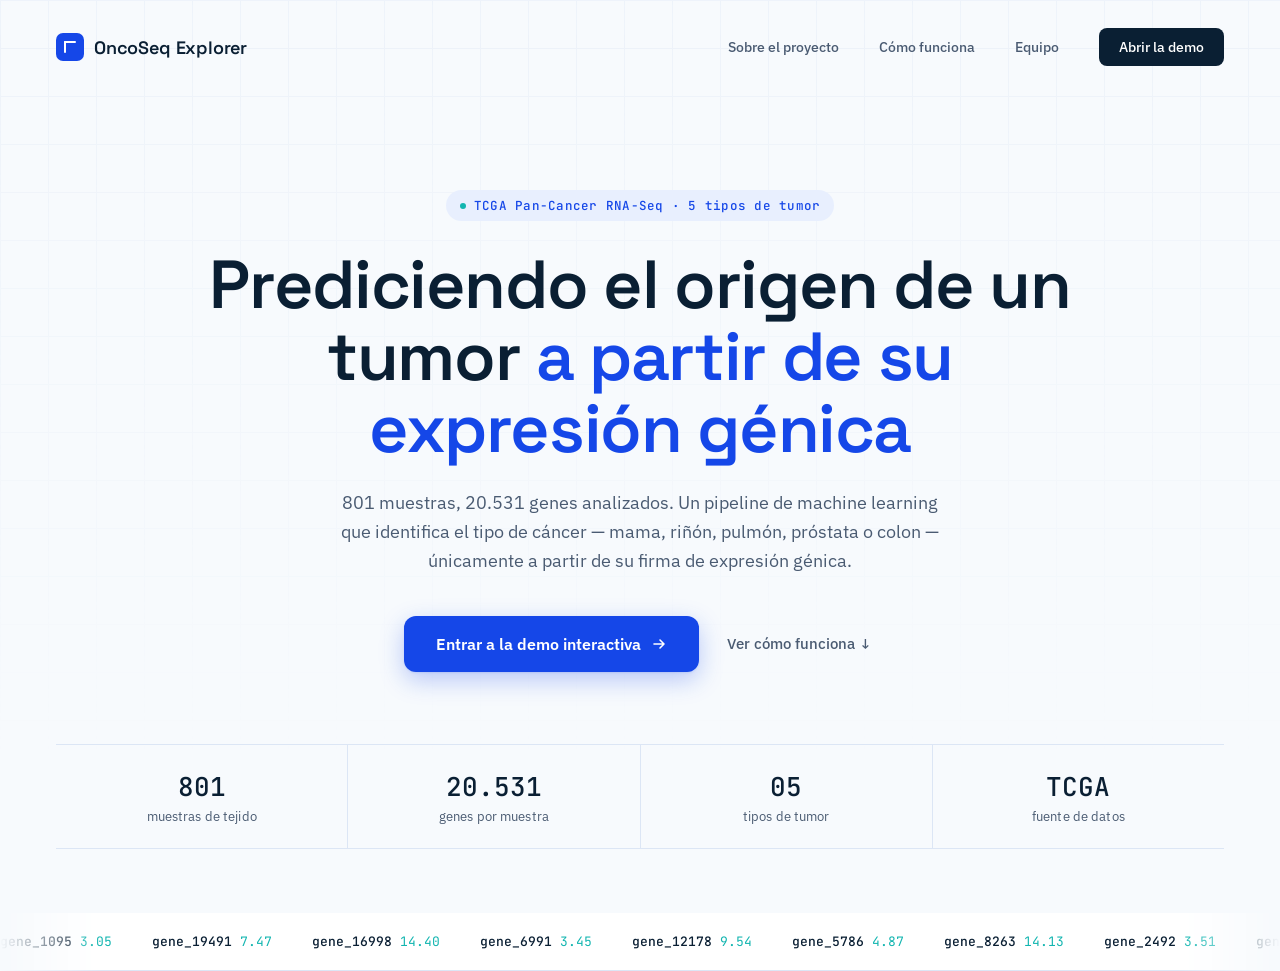
==== web/index.html @ 1cc6adf6 "feat(web): added web code to develop streamlit" ====
<!DOCTYPE html>
<html lang="es">
<head>
<meta charset="UTF-8">
<meta name="viewport" content="width=device-width, initial-scale=1.0">
<title>OncoSeq Explorer — Clasificación de tumores por expresión génica</title>
<link rel="preconnect" href="https://fonts.googleapis.com">
<link rel="preconnect" href="https://fonts.gstatic.com" crossorigin>
<link href="https://fonts.googleapis.com/css2?family=Space+Grotesk:wght@400;500;600;700&family=IBM+Plex+Sans:wght@400;500;600&family=JetBrains+Mono:wght@400;500&display=swap" rel="stylesheet">
<style>
  :root {
    --bg: #F7FAFD;
    --surface: #FFFFFF;
    --ink: #0A1F33;
    --ink-soft: #4A5B72;
    --accent: #1547E8;
    --accent-hover: #0F37C4;
    --accent-soft: #E8EFFE;
    --line: #DCE6F5;
    --data: #12B5B0;

    --font-display: 'Space Grotesk', sans-serif;
    --font-body: 'IBM Plex Sans', sans-serif;
    --font-mono: 'JetBrains Mono', monospace;
  }

  * { margin: 0; padding: 0; box-sizing: border-box; }

  html { scroll-behavior: smooth; }

  body {
    background: var(--bg);
    color: var(--ink);
    font-family: var(--font-body);
    -webkit-font-smoothing: antialiased;
    overflow-x: hidden;
  }

  a { color: inherit; text-decoration: none; }

  /* Faint lab-grid texture across the whole page */
  .grid-texture {
    position: fixed;
    inset: 0;
    background-image:
      linear-gradient(var(--line) 1px, transparent 1px),
      linear-gradient(90deg, var(--line) 1px, transparent 1px);
    background-size: 48px 48px;
    opacity: 0.35;
    pointer-events: none;
    z-index: 0;
    mask-image: linear-gradient(to bottom, black, transparent 85%);
  }

  /* ---------- NAV ---------- */
  nav {
    position: relative;
    z-index: 10;
    display: flex;
    align-items: center;
    justify-content: space-between;
    padding: 28px 56px;
    max-width: 1280px;
    margin: 0 auto;
  }

  .logo {
    display: flex;
    align-items: center;
    gap: 10px;
    font-family: var(--font-display);
    font-weight: 600;
    font-size: 18px;
    letter-spacing: -0.01em;
  }

  .logo-mark {
    width: 28px;
    height: 28px;
    border-radius: 7px;
    background: var(--accent);
    position: relative;
    flex-shrink: 0;
  }

  .logo-mark::before,
  .logo-mark::after {
    content: '';
    position: absolute;
    background: var(--surface);
    border-radius: 1px;
  }

  .logo-mark::before {
    width: 12px;
    height: 2px;
    top: 8px;
    left: 8px;
  }

  .logo-mark::after {
    width: 2px;
    height: 12px;
    top: 8px;
    left: 8px;
  }

  .nav-links {
    display: flex;
    align-items: center;
    gap: 40px;
  }

  .nav-links a {
    font-size: 14px;
    font-weight: 500;
    color: var(--ink-soft);
    transition: color 0.2s ease;
  }

  .nav-links a:hover { color: var(--ink); }

  .nav-cta {
    padding: 10px 20px;
    background: var(--ink);
    color: var(--surface) !important;
    border-radius: 8px;
    font-size: 14px;
    font-weight: 500;
  }

  .nav-cta:hover { background: var(--accent); }

  @media (max-width: 720px) {
    .nav-links a:not(.nav-cta) { display: none; }
    nav { padding: 24px 24px; }
  }

  /* ---------- HERO ---------- */
  .hero {
    position: relative;
    z-index: 1;
    max-width: 1280px;
    margin: 0 auto;
    padding: 96px 56px 64px;
    display: flex;
    flex-direction: column;
    align-items: center;
    text-align: center;
  }

  @media (max-width: 720px) {
    .hero { padding: 56px 24px 48px; }
  }

  .eyebrow {
    display: inline-flex;
    align-items: center;
    gap: 8px;
    padding: 7px 14px;
    background: var(--accent-soft);
    color: var(--accent);
    border-radius: 100px;
    font-family: var(--font-mono);
    font-size: 12.5px;
    font-weight: 500;
    letter-spacing: 0.02em;
    margin-bottom: 28px;
  }

  .eyebrow-dot {
    width: 6px;
    height: 6px;
    border-radius: 50%;
    background: var(--data);
    animation: pulse 2s ease-in-out infinite;
  }

  @keyframes pulse {
    0%, 100% { opacity: 1; }
    50% { opacity: 0.35; }
  }

  h1 {
    font-family: var(--font-display);
    font-weight: 600;
    font-size: clamp(36px, 5.4vw, 68px);
    line-height: 1.06;
    letter-spacing: -0.02em;
    max-width: 900px;
    color: var(--ink);
  }

  h1 em {
    font-style: normal;
    color: var(--accent);
  }

  .hero-sub {
    margin-top: 24px;
    max-width: 600px;
    font-size: 18px;
    line-height: 1.6;
    color: var(--ink-soft);
  }

  .hero-actions {
    margin-top: 40px;
    display: flex;
    align-items: center;
    gap: 24px;
    flex-wrap: wrap;
    justify-content: center;
  }

  .btn-primary {
    display: inline-flex;
    align-items: center;
    gap: 10px;
    padding: 18px 32px;
    background: var(--accent);
    color: var(--surface);
    font-family: var(--font-body);
    font-weight: 600;
    font-size: 16px;
    border-radius: 12px;
    box-shadow: 0 1px 2px rgba(21,71,232,0.1), 0 8px 24px rgba(21,71,232,0.28);
    transition: transform 0.2s ease, box-shadow 0.2s ease, background 0.2s ease;
  }

  .btn-primary:hover {
    background: var(--accent-hover);
    transform: translateY(-2px);
    box-shadow: 0 1px 2px rgba(21,71,232,0.12), 0 14px 32px rgba(21,71,232,0.34);
  }

  .btn-primary svg { transition: transform 0.2s ease; }
  .btn-primary:hover svg { transform: translateX(3px); }

  .btn-secondary {
    display: inline-flex;
    align-items: center;
    gap: 8px;
    font-size: 15px;
    font-weight: 500;
    color: var(--ink-soft);
    padding: 18px 4px;
    border-bottom: 1px solid transparent;
    transition: color 0.2s ease, border-color 0.2s ease;
  }

  .btn-secondary:hover {
    color: var(--ink);
    border-color: var(--line);
  }

  /* ---------- STAT STRIP ---------- */
  .stat-strip {
    margin-top: 72px;
    display: flex;
    gap: 0;
    border-top: 1px solid var(--line);
    border-bottom: 1px solid var(--line);
    width: 100%;
  }

  .stat {
    flex: 1;
    padding: 24px 16px;
    text-align: center;
    border-right: 1px solid var(--line);
  }

  .stat:last-child { border-right: none; }

  .stat-num {
    font-family: var(--font-mono);
    font-size: 26px;
    font-weight: 500;
    color: var(--ink);
  }

  .stat-label {
    margin-top: 4px;
    font-size: 12.5px;
    color: var(--ink-soft);
    letter-spacing: 0.01em;
  }

  @media (max-width: 720px) {
    .stat-strip { flex-wrap: wrap; }
    .stat { flex: 1 1 50%; border-bottom: 1px solid var(--line); }
  }

  /* ---------- GENE TICKER (signature element) ---------- */
  .ticker-wrap {
    position: relative;
    z-index: 1;
    width: 100%;
    overflow: hidden;
    padding: 20px 0;
    background: var(--surface);
    border-bottom: 1px solid var(--line);
    -webkit-mask-image: linear-gradient(to right, transparent, black 8%, black 92%, transparent);
    mask-image: linear-gradient(to right, transparent, black 8%, black 92%, transparent);
  }

  .ticker-track {
    display: flex;
    width: max-content;
    animation: scroll-left 48s linear infinite;
    gap: 40px;
  }

  .ticker-item {
    display: flex;
    align-items: baseline;
    gap: 8px;
    font-family: var(--font-mono);
    font-size: 13px;
    color: var(--ink-soft);
    white-space: nowrap;
  }

  .ticker-item .gid { color: var(--ink); font-weight: 500; }
  .ticker-item .gval { color: var(--data); }

  @keyframes scroll-left {
    from { transform: translateX(0); }
    to { transform: translateX(-50%); }
  }

  @media (prefers-reduced-motion: reduce) {
    .ticker-track { animation: none; }
    .eyebrow-dot { animation: none; }
  }
</style>
</head>
<body>

<div class="grid-texture"></div>

<nav>
  <div class="logo">
    <div class="logo-mark"></div>
    OncoSeq Explorer
  </div>
  <div class="nav-links">
    <a href="#proyecto">Sobre el proyecto</a>
    <a href="#metodo">Cómo funciona</a>
    <a href="#equipo">Equipo</a>
    <a href="#demo" class="nav-cta">Abrir la demo</a>
  </div>
</nav>

<section class="hero">
  <div class="eyebrow">
    <span class="eyebrow-dot"></span>
    TCGA Pan-Cancer RNA-Seq · 5 tipos de tumor
  </div>

  <h1>Prediciendo el origen de un tumor <em>a partir de su expresión génica</em></h1>

  <p class="hero-sub">
    801 muestras, 20.531 genes analizados. Un pipeline de machine learning que identifica el tipo de cáncer — mama, riñón, pulmón, próstata o colon — únicamente a partir de su firma de expresión génica.
  </p>

  <div class="hero-actions">
    <a href="#demo" class="btn-primary">
      Entrar a la demo interactiva
      <svg width="16" height="16" viewBox="0 0 16 16" fill="none"><path d="M3 8H13M13 8L9 4M13 8L9 12" stroke="currentColor" stroke-width="1.6" stroke-linecap="round" stroke-linejoin="round"/></svg>
    </a>
    <a href="#metodo" class="btn-secondary">Ver cómo funciona ↓</a>
  </div>

  <div class="stat-strip">
    <div class="stat">
      <div class="stat-num">801</div>
      <div class="stat-label">muestras de tejido</div>
    </div>
    <div class="stat">
      <div class="stat-num">20.531</div>
      <div class="stat-label">genes por muestra</div>
    </div>
    <div class="stat">
      <div class="stat-num">05</div>
      <div class="stat-label">tipos de tumor</div>
    </div>
    <div class="stat">
      <div class="stat-num">TCGA</div>
      <div class="stat-label">fuente de datos</div>
    </div>
  </div>
</section>

<div class="ticker-wrap">
  <div class="ticker-track" id="tickerTrack"></div>
</div>

<script>
  // Signature element: simulated live read-out of gene expression values,
  // styled after the actual dataset structure (gene_id : expression value)
  const track = document.getElementById('tickerTrack');
  const items = [];
  for (let i = 0; i < 2; i++) {
    for (let j = 0; j < 24; j++) {
      const geneId = Math.floor(Math.random() * 20531);
      const val = (Math.random() * 15).toFixed(2);
      const el = document.createElement('div');
      el.className = 'ticker-item';
      el.innerHTML = `<span class="gid">gene_${geneId}</span><span class="gval">${val}</span>`;
      track.appendChild(el);
    }
  }
</script>

</body>
</html>
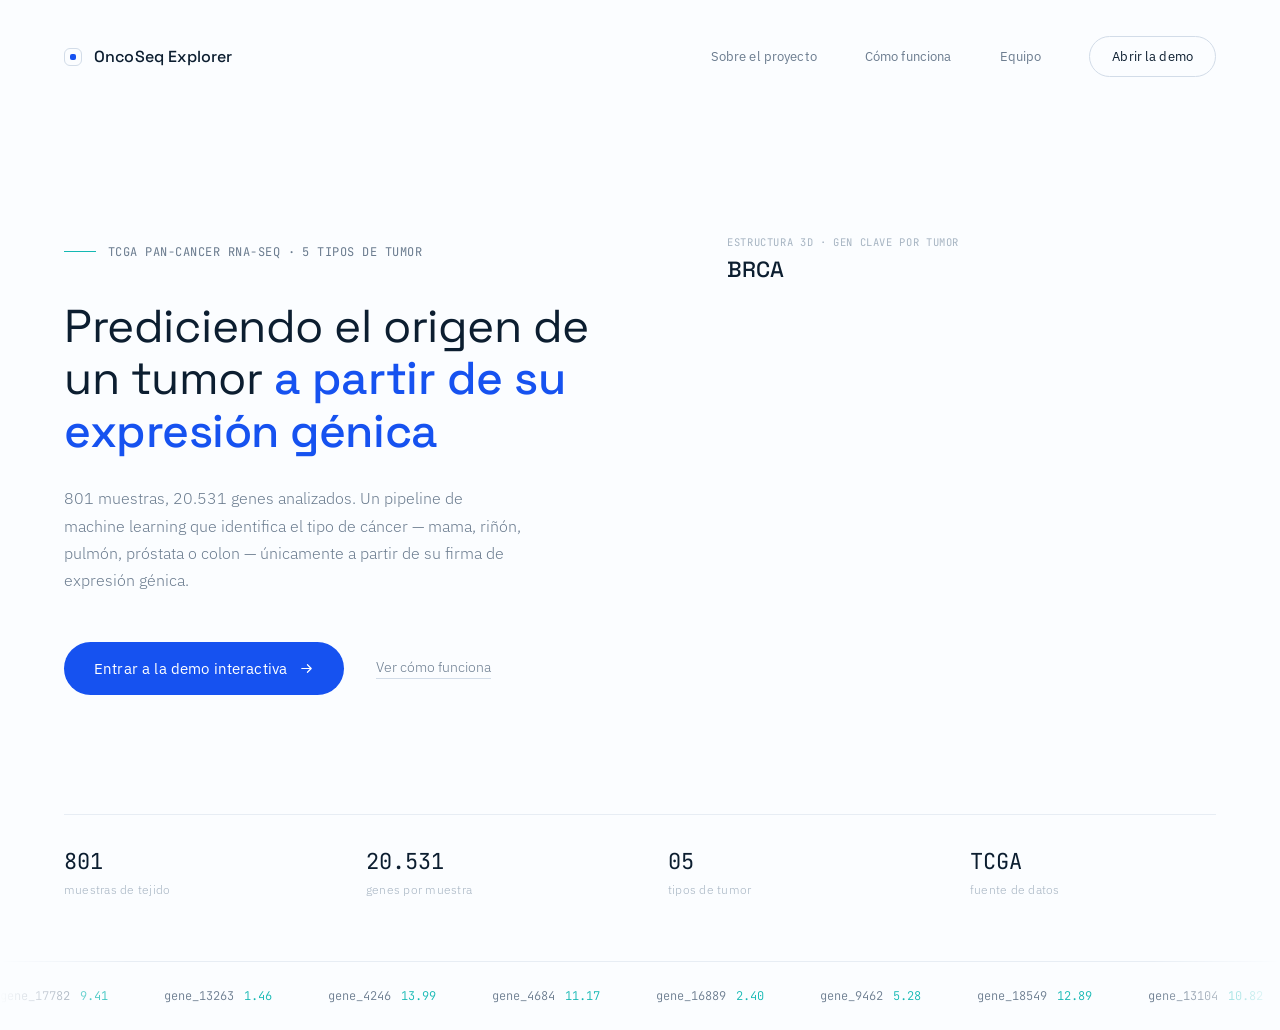
==== commit 089a4b44: "feat(web): added interactive ARN render" ====
--- a/web/index.html
+++ b/web/index.html
@@ -4,341 +4,15 @@
 <meta charset="UTF-8">
 <meta name="viewport" content="width=device-width, initial-scale=1.0">
 <title>OncoSeq Explorer — Clasificación de tumores por expresión génica</title>
+<meta name="description" content="Un pipeline de machine learning que identifica el tipo de cáncer a partir de su firma de expresión génica. Proyecto del Bootcamp de Data Analyst II.">
+
 <link rel="preconnect" href="https://fonts.googleapis.com">
 <link rel="preconnect" href="https://fonts.gstatic.com" crossorigin>
-<link href="https://fonts.googleapis.com/css2?family=Space+Grotesk:wght@400;500;600;700&family=IBM+Plex+Sans:wght@400;500;600&family=JetBrains+Mono:wght@400;500&display=swap" rel="stylesheet">
-<style>
-  :root {
-    --bg: #F7FAFD;
-    --surface: #FFFFFF;
-    --ink: #0A1F33;
-    --ink-soft: #4A5B72;
-    --accent: #1547E8;
-    --accent-hover: #0F37C4;
-    --accent-soft: #E8EFFE;
-    --line: #DCE6F5;
-    --data: #12B5B0;
+<link href="https://fonts.googleapis.com/css2?family=Space+Grotesk:wght@300;400;500;600&family=IBM+Plex+Sans:wght@300;400;500&family=JetBrains+Mono:wght@300;400;500&display=swap" rel="stylesheet">
 
-    --font-display: 'Space Grotesk', sans-serif;
-    --font-body: 'IBM Plex Sans', sans-serif;
-    --font-mono: 'JetBrains Mono', monospace;
-  }
-
-  * { margin: 0; padding: 0; box-sizing: border-box; }
-
-  html { scroll-behavior: smooth; }
-
-  body {
-    background: var(--bg);
-    color: var(--ink);
-    font-family: var(--font-body);
-    -webkit-font-smoothing: antialiased;
-    overflow-x: hidden;
-  }
-
-  a { color: inherit; text-decoration: none; }
-
-  /* Faint lab-grid texture across the whole page */
-  .grid-texture {
-    position: fixed;
-    inset: 0;
-    background-image:
-      linear-gradient(var(--line) 1px, transparent 1px),
-      linear-gradient(90deg, var(--line) 1px, transparent 1px);
-    background-size: 48px 48px;
-    opacity: 0.35;
-    pointer-events: none;
-    z-index: 0;
-    mask-image: linear-gradient(to bottom, black, transparent 85%);
-  }
-
-  /* ---------- NAV ---------- */
-  nav {
-    position: relative;
-    z-index: 10;
-    display: flex;
-    align-items: center;
-    justify-content: space-between;
-    padding: 28px 56px;
-    max-width: 1280px;
-    margin: 0 auto;
-  }
-
-  .logo {
-    display: flex;
-    align-items: center;
-    gap: 10px;
-    font-family: var(--font-display);
-    font-weight: 600;
-    font-size: 18px;
-    letter-spacing: -0.01em;
-  }
-
-  .logo-mark {
-    width: 28px;
-    height: 28px;
-    border-radius: 7px;
-    background: var(--accent);
-    position: relative;
-    flex-shrink: 0;
-  }
-
-  .logo-mark::before,
-  .logo-mark::after {
-    content: '';
-    position: absolute;
-    background: var(--surface);
-    border-radius: 1px;
-  }
-
-  .logo-mark::before {
-    width: 12px;
-    height: 2px;
-    top: 8px;
-    left: 8px;
-  }
-
-  .logo-mark::after {
-    width: 2px;
-    height: 12px;
-    top: 8px;
-    left: 8px;
-  }
-
-  .nav-links {
-    display: flex;
-    align-items: center;
-    gap: 40px;
-  }
-
-  .nav-links a {
-    font-size: 14px;
-    font-weight: 500;
-    color: var(--ink-soft);
-    transition: color 0.2s ease;
-  }
-
-  .nav-links a:hover { color: var(--ink); }
-
-  .nav-cta {
-    padding: 10px 20px;
-    background: var(--ink);
-    color: var(--surface) !important;
-    border-radius: 8px;
-    font-size: 14px;
-    font-weight: 500;
-  }
-
-  .nav-cta:hover { background: var(--accent); }
-
-  @media (max-width: 720px) {
-    .nav-links a:not(.nav-cta) { display: none; }
-    nav { padding: 24px 24px; }
-  }
-
-  /* ---------- HERO ---------- */
-  .hero {
-    position: relative;
-    z-index: 1;
-    max-width: 1280px;
-    margin: 0 auto;
-    padding: 96px 56px 64px;
-    display: flex;
-    flex-direction: column;
-    align-items: center;
-    text-align: center;
-  }
-
-  @media (max-width: 720px) {
-    .hero { padding: 56px 24px 48px; }
-  }
-
-  .eyebrow {
-    display: inline-flex;
-    align-items: center;
-    gap: 8px;
-    padding: 7px 14px;
-    background: var(--accent-soft);
-    color: var(--accent);
-    border-radius: 100px;
-    font-family: var(--font-mono);
-    font-size: 12.5px;
-    font-weight: 500;
-    letter-spacing: 0.02em;
-    margin-bottom: 28px;
-  }
-
-  .eyebrow-dot {
-    width: 6px;
-    height: 6px;
-    border-radius: 50%;
-    background: var(--data);
-    animation: pulse 2s ease-in-out infinite;
-  }
-
-  @keyframes pulse {
-    0%, 100% { opacity: 1; }
-    50% { opacity: 0.35; }
-  }
-
-  h1 {
-    font-family: var(--font-display);
-    font-weight: 600;
-    font-size: clamp(36px, 5.4vw, 68px);
-    line-height: 1.06;
-    letter-spacing: -0.02em;
-    max-width: 900px;
-    color: var(--ink);
-  }
-
-  h1 em {
-    font-style: normal;
-    color: var(--accent);
-  }
-
-  .hero-sub {
-    margin-top: 24px;
-    max-width: 600px;
-    font-size: 18px;
-    line-height: 1.6;
-    color: var(--ink-soft);
-  }
-
-  .hero-actions {
-    margin-top: 40px;
-    display: flex;
-    align-items: center;
-    gap: 24px;
-    flex-wrap: wrap;
-    justify-content: center;
-  }
-
-  .btn-primary {
-    display: inline-flex;
-    align-items: center;
-    gap: 10px;
-    padding: 18px 32px;
-    background: var(--accent);
-    color: var(--surface);
-    font-family: var(--font-body);
-    font-weight: 600;
-    font-size: 16px;
-    border-radius: 12px;
-    box-shadow: 0 1px 2px rgba(21,71,232,0.1), 0 8px 24px rgba(21,71,232,0.28);
-    transition: transform 0.2s ease, box-shadow 0.2s ease, background 0.2s ease;
-  }
-
-  .btn-primary:hover {
-    background: var(--accent-hover);
-    transform: translateY(-2px);
-    box-shadow: 0 1px 2px rgba(21,71,232,0.12), 0 14px 32px rgba(21,71,232,0.34);
-  }
-
-  .btn-primary svg { transition: transform 0.2s ease; }
-  .btn-primary:hover svg { transform: translateX(3px); }
-
-  .btn-secondary {
-    display: inline-flex;
-    align-items: center;
-    gap: 8px;
-    font-size: 15px;
-    font-weight: 500;
-    color: var(--ink-soft);
-    padding: 18px 4px;
-    border-bottom: 1px solid transparent;
-    transition: color 0.2s ease, border-color 0.2s ease;
-  }
-
-  .btn-secondary:hover {
-    color: var(--ink);
-    border-color: var(--line);
-  }
-
-  /* ---------- STAT STRIP ---------- */
-  .stat-strip {
-    margin-top: 72px;
-    display: flex;
-    gap: 0;
-    border-top: 1px solid var(--line);
-    border-bottom: 1px solid var(--line);
-    width: 100%;
-  }
-
-  .stat {
-    flex: 1;
-    padding: 24px 16px;
-    text-align: center;
-    border-right: 1px solid var(--line);
-  }
-
-  .stat:last-child { border-right: none; }
-
-  .stat-num {
-    font-family: var(--font-mono);
-    font-size: 26px;
-    font-weight: 500;
-    color: var(--ink);
-  }
-
-  .stat-label {
-    margin-top: 4px;
-    font-size: 12.5px;
-    color: var(--ink-soft);
-    letter-spacing: 0.01em;
-  }
-
-  @media (max-width: 720px) {
-    .stat-strip { flex-wrap: wrap; }
-    .stat { flex: 1 1 50%; border-bottom: 1px solid var(--line); }
-  }
-
-  /* ---------- GENE TICKER (signature element) ---------- */
-  .ticker-wrap {
-    position: relative;
-    z-index: 1;
-    width: 100%;
-    overflow: hidden;
-    padding: 20px 0;
-    background: var(--surface);
-    border-bottom: 1px solid var(--line);
-    -webkit-mask-image: linear-gradient(to right, transparent, black 8%, black 92%, transparent);
-    mask-image: linear-gradient(to right, transparent, black 8%, black 92%, transparent);
-  }
-
-  .ticker-track {
-    display: flex;
-    width: max-content;
-    animation: scroll-left 48s linear infinite;
-    gap: 40px;
-  }
-
-  .ticker-item {
-    display: flex;
-    align-items: baseline;
-    gap: 8px;
-    font-family: var(--font-mono);
-    font-size: 13px;
-    color: var(--ink-soft);
-    white-space: nowrap;
-  }
-
-  .ticker-item .gid { color: var(--ink); font-weight: 500; }
-  .ticker-item .gval { color: var(--data); }
-
-  @keyframes scroll-left {
-    from { transform: translateX(0); }
-    to { transform: translateX(-50%); }
-  }
-
-  @media (prefers-reduced-motion: reduce) {
-    .ticker-track { animation: none; }
-    .eyebrow-dot { animation: none; }
-  }
-</style>
+<link rel="stylesheet" href="assets/css/style.css">
 </head>
 <body>
-
-<div class="grid-texture"></div>
 
 <nav>
   <div class="logo">
@@ -354,23 +28,36 @@
 </nav>
 
 <section class="hero">
-  <div class="eyebrow">
-    <span class="eyebrow-dot"></span>
-    TCGA Pan-Cancer RNA-Seq · 5 tipos de tumor
-  </div>
+  <div class="hero-top">
+    <div class="hero-text">
+      <div class="eyebrow">
+        <span class="eyebrow-line"></span>
+        TCGA PAN-CANCER RNA-SEQ · 5 TIPOS DE TUMOR
+      </div>
 
-  <h1>Prediciendo el origen de un tumor <em>a partir de su expresión génica</em></h1>
+      <h1>Prediciendo el origen de un tumor <strong>a partir de su expresión génica</strong></h1>
 
-  <p class="hero-sub">
-    801 muestras, 20.531 genes analizados. Un pipeline de machine learning que identifica el tipo de cáncer — mama, riñón, pulmón, próstata o colon — únicamente a partir de su firma de expresión génica.
-  </p>
+      <p class="hero-sub">
+        801 muestras, 20.531 genes analizados. Un pipeline de machine learning que identifica el tipo de cáncer — mama, riñón, pulmón, próstata o colon — únicamente a partir de su firma de expresión génica.
+      </p>
 
-  <div class="hero-actions">
-    <a href="#demo" class="btn-primary">
-      Entrar a la demo interactiva
-      <svg width="16" height="16" viewBox="0 0 16 16" fill="none"><path d="M3 8H13M13 8L9 4M13 8L9 12" stroke="currentColor" stroke-width="1.6" stroke-linecap="round" stroke-linejoin="round"/></svg>
-    </a>
-    <a href="#metodo" class="btn-secondary">Ver cómo funciona ↓</a>
+      <div class="hero-actions">
+        <a href="#demo" class="btn-primary">
+          Entrar a la demo interactiva
+          <svg width="15" height="15" viewBox="0 0 16 16" fill="none"><path d="M3 8H13M13 8L9 4M13 8L9 12" stroke="currentColor" stroke-width="1.3" stroke-linecap="round" stroke-linejoin="round"/></svg>
+        </a>
+        <a href="#metodo" class="btn-secondary">Ver cómo funciona</a>
+      </div>
+    </div>
+
+    <div class="hero-visual" id="heroVisual">
+      <div class="mol-stage" id="molStage"></div>
+      <div class="visual-label">
+        <span class="visual-eyebrow">ESTRUCTURA 3D · GEN CLAVE POR TUMOR</span>
+        <span class="visual-active" id="visualActive">BRCA</span>
+      </div>
+      <div class="visual-legend" id="visualLegend"></div>
+    </div>
   </div>
 
   <div class="stat-strip">
@@ -397,22 +84,10 @@
   <div class="ticker-track" id="tickerTrack"></div>
 </div>
 
-<script>
-  // Signature element: simulated live read-out of gene expression values,
-  // styled after the actual dataset structure (gene_id : expression value)
-  const track = document.getElementById('tickerTrack');
-  const items = [];
-  for (let i = 0; i < 2; i++) {
-    for (let j = 0; j < 24; j++) {
-      const geneId = Math.floor(Math.random() * 20531);
-      const val = (Math.random() * 15).toFixed(2);
-      const el = document.createElement('div');
-      el.className = 'ticker-item';
-      el.innerHTML = `<span class="gid">gene_${geneId}</span><span class="gval">${val}</span>`;
-      track.appendChild(el);
-    }
-  }
-</script>
+<!-- Las siguientes secciones (Sobre el proyecto, Cómo funciona, Equipo, Demo) se construyen a continuación -->
 
+<script src="https://3Dmol.org/build/3Dmol-min.js"></script>
+<script src="assets/js/molecule-viewer.js"></script>
+<script src="assets/js/main.js"></script>
 </body>
 </html>
--- a/web/assets/css/style.css
+++ b/web/assets/css/style.css
@@ -0,0 +1,378 @@
+:root {
+    --bg: #FBFDFF;
+    --surface: #FFFFFF;
+    --ink: #0C1E30;
+    --ink-soft: #6B7C8F;
+    --ink-faint: #A6B4C2;
+    --accent: #1652F0;
+    --accent-hover: #0F3FC7;
+    --line: #E7EDF4;
+    --line-strong: #D2DCE8;
+    --data: #14B8B3;
+
+    --font-display: 'Space Grotesk', sans-serif;
+    --font-body: 'IBM Plex Sans', sans-serif;
+    --font-mono: 'JetBrains Mono', monospace;
+  }
+
+  * { margin: 0; padding: 0; box-sizing: border-box; }
+  html { scroll-behavior: smooth; }
+
+  body {
+    background: var(--bg);
+    color: var(--ink);
+    font-family: var(--font-body);
+    font-weight: 300;
+    -webkit-font-smoothing: antialiased;
+    overflow-x: hidden;
+  }
+
+  a { color: inherit; text-decoration: none; }
+
+  /* ---------- NAV ---------- */
+  nav {
+    position: relative;
+    z-index: 10;
+    display: flex;
+    align-items: center;
+    justify-content: space-between;
+    padding: 36px 64px;
+    max-width: 1360px;
+    margin: 0 auto;
+  }
+
+  .logo {
+    display: flex;
+    align-items: center;
+    gap: 12px;
+    font-family: var(--font-display);
+    font-weight: 500;
+    font-size: 16px;
+    letter-spacing: 0.01em;
+  }
+
+  .logo-mark {
+    width: 18px;
+    height: 18px;
+    border: 1px solid var(--line-strong);
+    border-radius: 6px;
+    position: relative;
+    flex-shrink: 0;
+  }
+
+  .logo-mark::before {
+    content: '';
+    position: absolute;
+    inset: 5px;
+    background: var(--accent);
+    border-radius: 2px;
+  }
+
+  .nav-links {
+    display: flex;
+    align-items: center;
+    gap: 48px;
+  }
+
+  .nav-links a {
+    font-size: 13px;
+    font-weight: 400;
+    color: var(--ink-soft);
+    letter-spacing: 0.01em;
+    transition: color 0.2s ease;
+  }
+
+  .nav-links a:hover { color: var(--ink); }
+
+  .nav-cta {
+    padding: 11px 22px;
+    border: 1px solid var(--line-strong);
+    border-radius: 100px;
+    color: var(--ink) !important;
+    font-size: 13px;
+    font-weight: 400;
+    transition: background 0.2s ease, color 0.2s ease, border-color 0.2s ease;
+  }
+
+  .nav-cta:hover {
+    background: var(--ink);
+    color: var(--surface) !important;
+  }
+
+  @media (max-width: 720px) {
+    .nav-links a:not(.nav-cta) { display: none; }
+    nav { padding: 28px 24px; }
+  }
+
+  /* ---------- HERO ---------- */
+  .hero {
+    position: relative;
+    z-index: 1;
+    max-width: 1360px;
+    margin: 0 auto;
+    padding: 100px 64px 0;
+  }
+
+  @media (max-width: 720px) {
+    .hero { padding: 56px 24px 0; }
+  }
+
+  .hero-top {
+    display: grid;
+    grid-template-columns: 1.05fr 0.95fr;
+    gap: 72px;
+    align-items: center;
+  }
+
+  @media (max-width: 980px) {
+    .hero-top { grid-template-columns: 1fr; gap: 48px; }
+  }
+
+  .hero-text { min-width: 0; }
+
+  .eyebrow {
+    display: flex;
+    align-items: center;
+    gap: 12px;
+    font-family: var(--font-mono);
+    font-size: 12px;
+    font-weight: 400;
+    color: var(--ink-soft);
+    letter-spacing: 0.04em;
+    margin-bottom: 40px;
+  }
+
+  .eyebrow-line {
+    width: 32px;
+    height: 1px;
+    background: var(--data);
+  }
+
+  h1 {
+    font-family: var(--font-display);
+    font-weight: 400;
+    font-size: clamp(32px, 3.6vw, 54px);
+    line-height: 1.14;
+    letter-spacing: -0.01em;
+    color: var(--ink);
+  }
+
+  h1 strong {
+    font-weight: 500;
+    color: var(--accent);
+  }
+
+  .hero-sub {
+    margin-top: 28px;
+    max-width: 460px;
+    font-size: 16px;
+    line-height: 1.7;
+    color: var(--ink-soft);
+    font-weight: 300;
+  }
+
+  .hero-actions {
+    margin-top: 48px;
+    display: flex;
+    align-items: center;
+    gap: 32px;
+    flex-wrap: wrap;
+  }
+
+  .btn-primary {
+    display: inline-flex;
+    align-items: center;
+    gap: 12px;
+    padding: 17px 30px;
+    background: var(--accent);
+    color: var(--surface);
+    font-family: var(--font-body);
+    font-weight: 400;
+    font-size: 15px;
+    letter-spacing: 0.01em;
+    border-radius: 100px;
+    transition: background 0.25s ease, transform 0.25s ease;
+  }
+
+  .btn-primary:hover {
+    background: var(--accent-hover);
+    transform: translateY(-1px);
+  }
+
+  .btn-primary svg { transition: transform 0.25s ease; }
+  .btn-primary:hover svg { transform: translateX(3px); }
+
+  .btn-secondary {
+    display: inline-flex;
+    align-items: center;
+    gap: 8px;
+    font-size: 14px;
+    font-weight: 300;
+    color: var(--ink-soft);
+    padding-bottom: 2px;
+    border-bottom: 1px solid var(--line-strong);
+    transition: color 0.2s ease, border-color 0.2s ease;
+  }
+
+  .btn-secondary:hover {
+    color: var(--ink);
+    border-color: var(--ink);
+  }
+
+  /* ---------- HERO VISUAL (3D gene panel) ---------- */
+  .hero-visual {
+    position: relative;
+    aspect-ratio: 1 / 1;
+  }
+
+  .hero-visual canvas {
+    display: block;
+    width: 100%;
+    height: 100%;
+  }
+
+  .mol-stage {
+    position: absolute;
+    inset: 0;
+    transition: opacity 0.5s ease;
+  }
+
+  .visual-label {
+    position: absolute;
+    top: 22px;
+    left: 24px;
+    display: flex;
+    flex-direction: column;
+    gap: 6px;
+    pointer-events: none;
+  }
+
+  .visual-eyebrow {
+    font-family: var(--font-mono);
+    font-size: 10.5px;
+    font-weight: 400;
+    color: var(--ink-faint);
+    letter-spacing: 0.06em;
+  }
+
+  .visual-active {
+    font-family: var(--font-display);
+    font-size: 22px;
+    font-weight: 500;
+    color: var(--ink);
+    transition: color 0.4s ease;
+  }
+
+  .visual-legend {
+    position: absolute;
+    bottom: 22px;
+    left: 24px;
+    right: 24px;
+    display: flex;
+    flex-wrap: wrap;
+    gap: 14px;
+    pointer-events: none;
+  }
+
+  .legend-item {
+    display: flex;
+    align-items: center;
+    gap: 6px;
+    font-family: var(--font-mono);
+    font-size: 10.5px;
+    color: var(--ink-faint);
+    opacity: 0.45;
+    transition: opacity 0.4s ease;
+  }
+
+  .legend-item.active {
+    opacity: 1;
+    color: var(--ink);
+  }
+
+  .legend-dot {
+    width: 6px;
+    height: 6px;
+    border-radius: 50%;
+    flex-shrink: 0;
+  }
+
+  @media (max-width: 720px) {
+    .hero-visual { aspect-ratio: 4 / 5; }
+  }
+
+  /* ---------- STAT STRIP ---------- */
+  .stat-strip {
+    margin-top: 88px;
+    display: flex;
+    gap: 56px;
+    padding-top: 32px;
+    border-top: 1px solid var(--line);
+  }
+
+  .stat {
+    flex: 1;
+  }
+
+  .stat-num {
+    font-family: var(--font-mono);
+    font-size: 22px;
+    font-weight: 400;
+    color: var(--ink);
+  }
+
+  .stat-label {
+    margin-top: 6px;
+    font-size: 12px;
+    font-weight: 300;
+    color: var(--ink-faint);
+    letter-spacing: 0.02em;
+  }
+
+  @media (max-width: 720px) {
+    .stat-strip { flex-wrap: wrap; gap: 28px; }
+    .stat { flex: 1 1 40%; }
+  }
+
+  /* ---------- GENE READOUT (signature element, minimal) ---------- */
+  .ticker-wrap {
+    position: relative;
+    z-index: 1;
+    width: 100%;
+    overflow: hidden;
+    padding: 26px 0;
+    margin-top: 64px;
+    border-top: 1px solid var(--line);
+    -webkit-mask-image: linear-gradient(to right, transparent, black 10%, black 90%, transparent);
+    mask-image: linear-gradient(to right, transparent, black 10%, black 90%, transparent);
+  }
+
+  .ticker-track {
+    display: flex;
+    width: max-content;
+    animation: scroll-left 90s linear infinite;
+    gap: 56px;
+  }
+
+  .ticker-item {
+    display: flex;
+    align-items: baseline;
+    gap: 10px;
+    font-family: var(--font-mono);
+    font-size: 12px;
+    font-weight: 300;
+    color: var(--ink-faint);
+    white-space: nowrap;
+  }
+
+  .ticker-item .gid { color: var(--ink-soft); }
+  .ticker-item .gval { color: var(--data); }
+
+  @keyframes scroll-left {
+    from { transform: translateX(0); }
+    to { transform: translateX(-50%); }
+  }
+
+  @media (prefers-reduced-motion: reduce) {
+    .ticker-track { animation: none; }
+  }
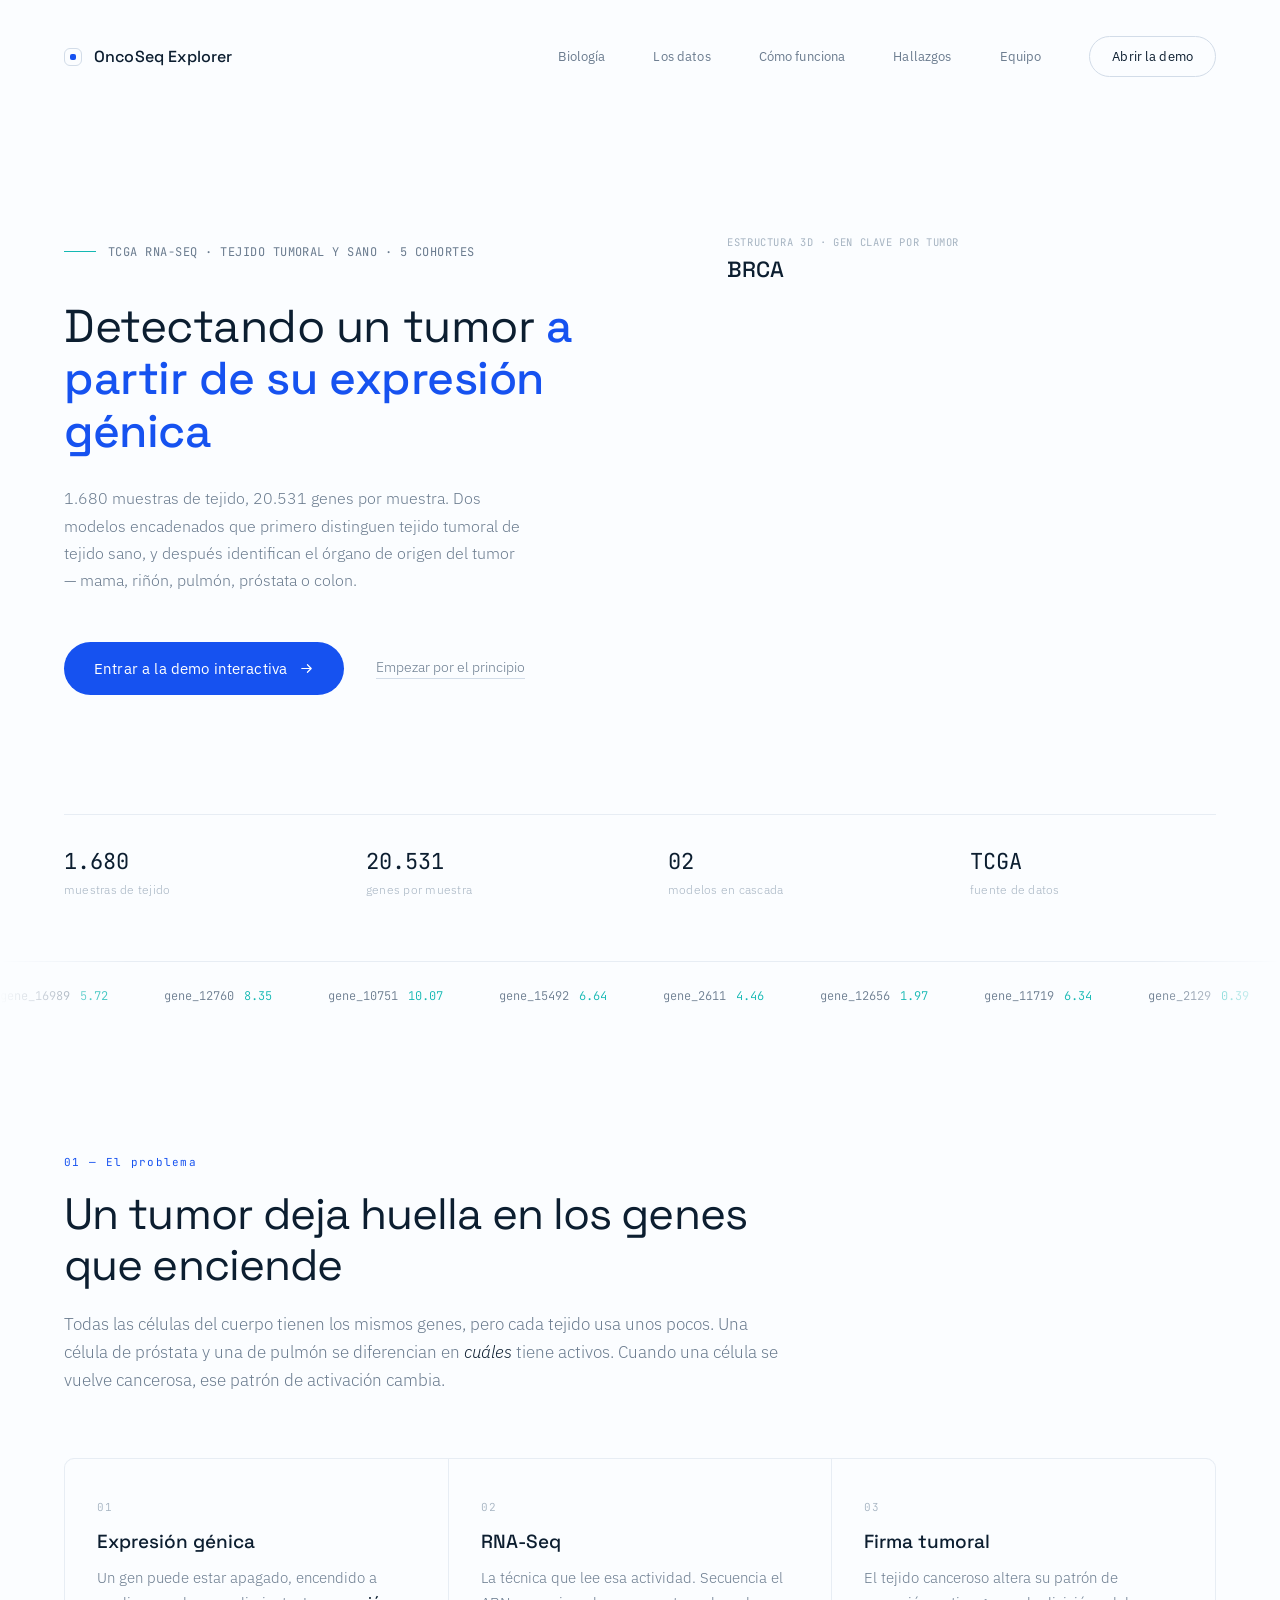
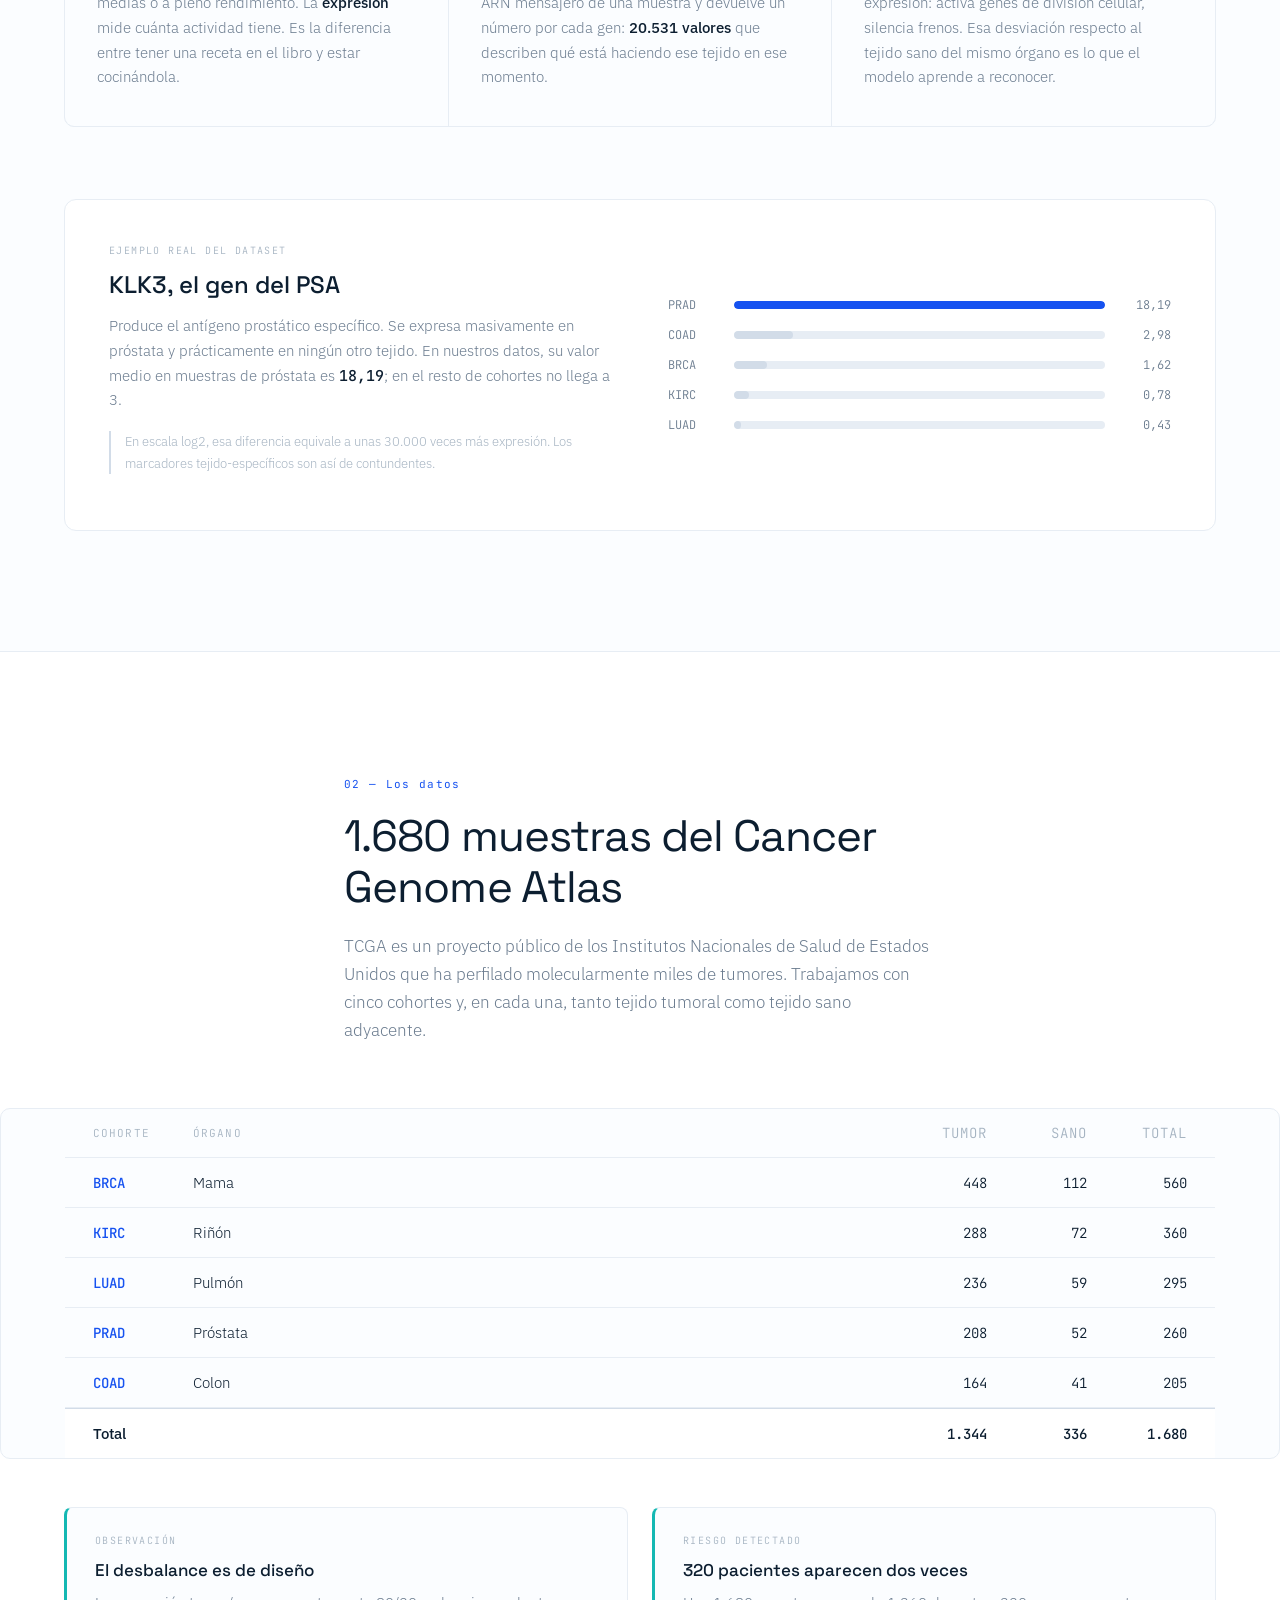
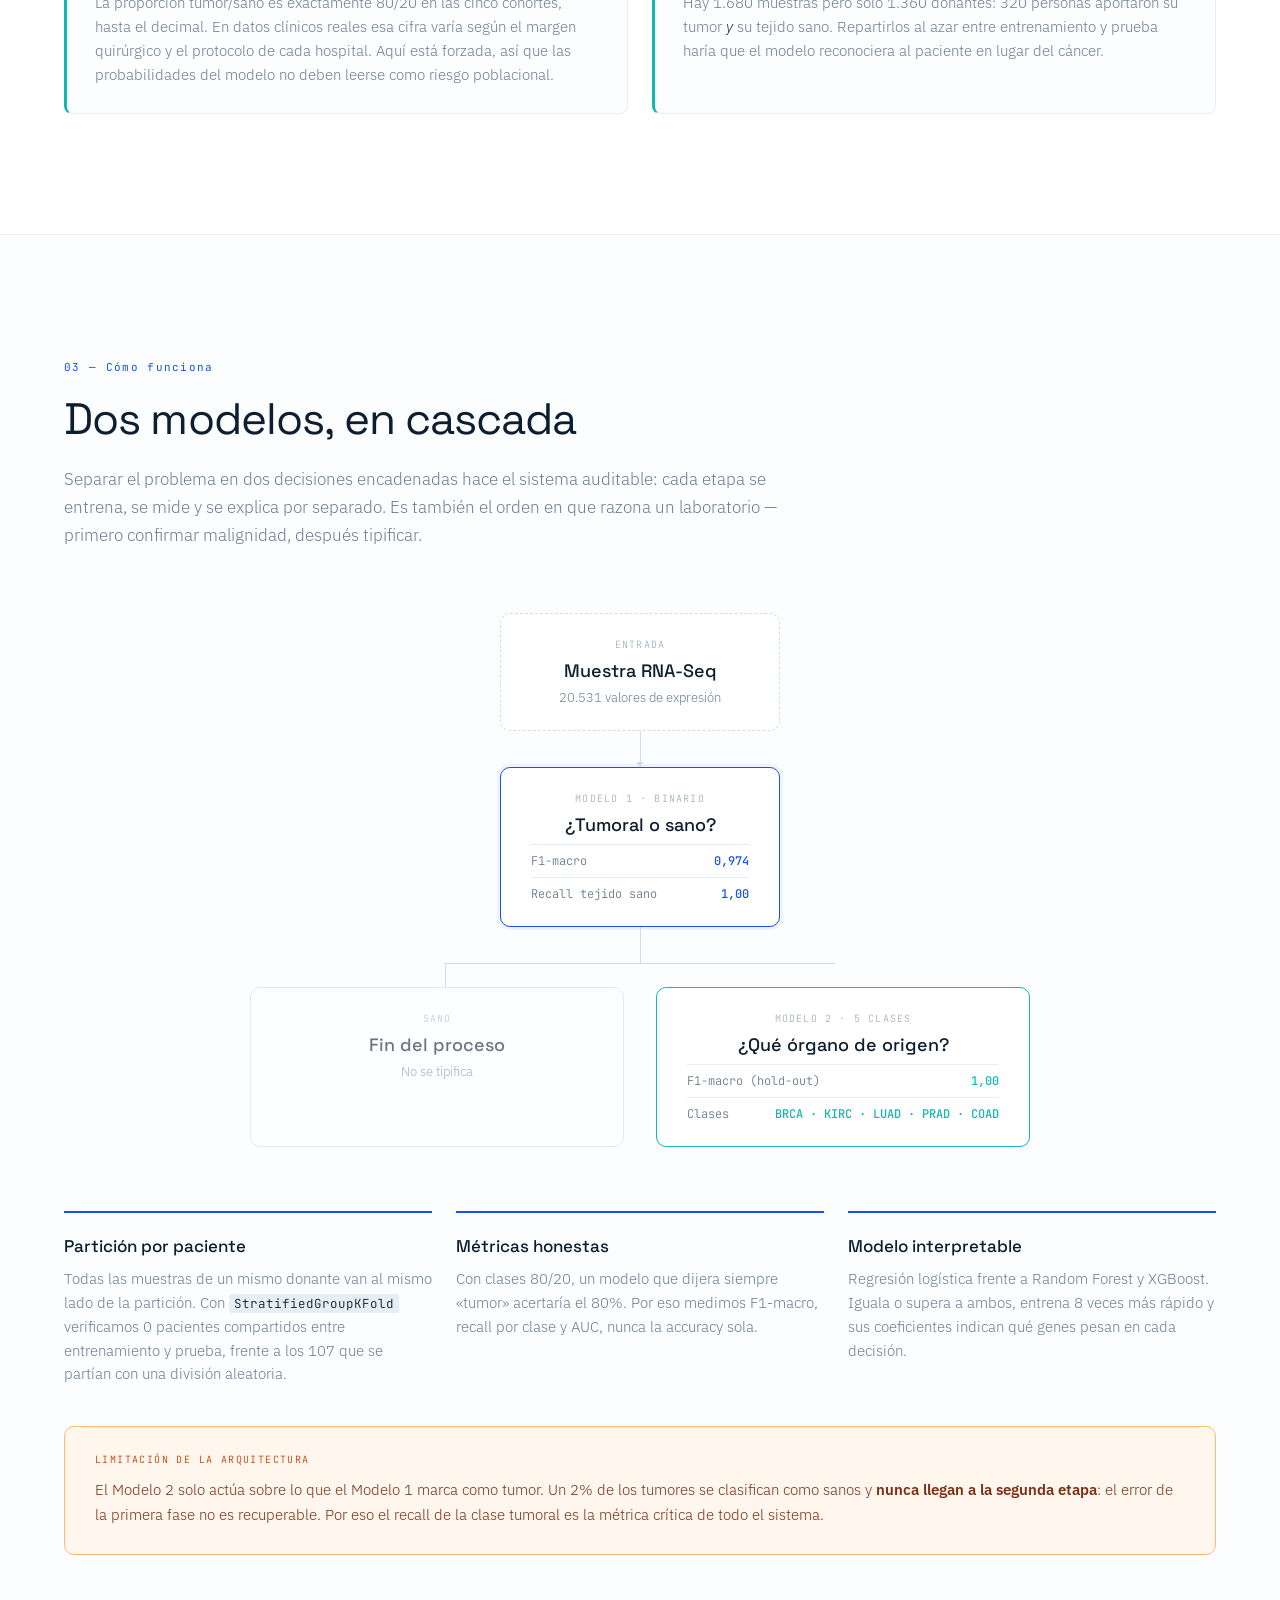
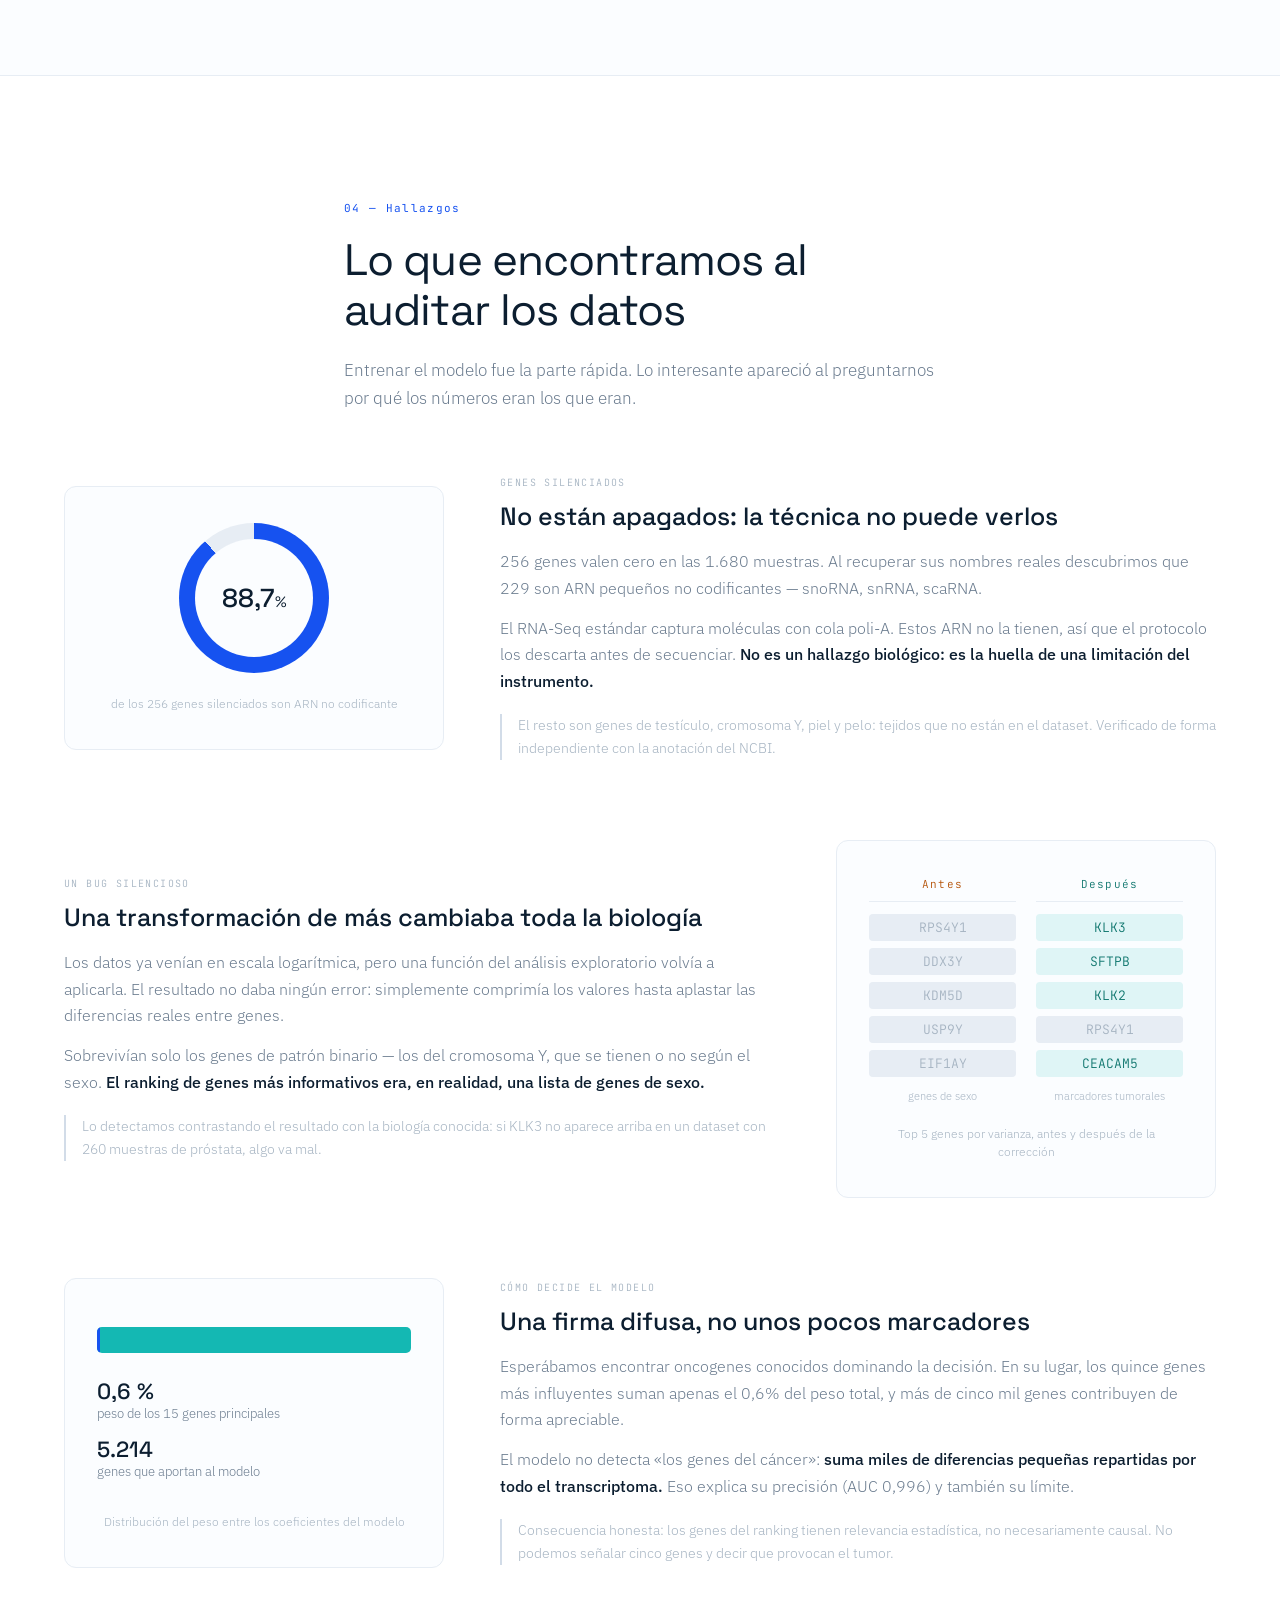
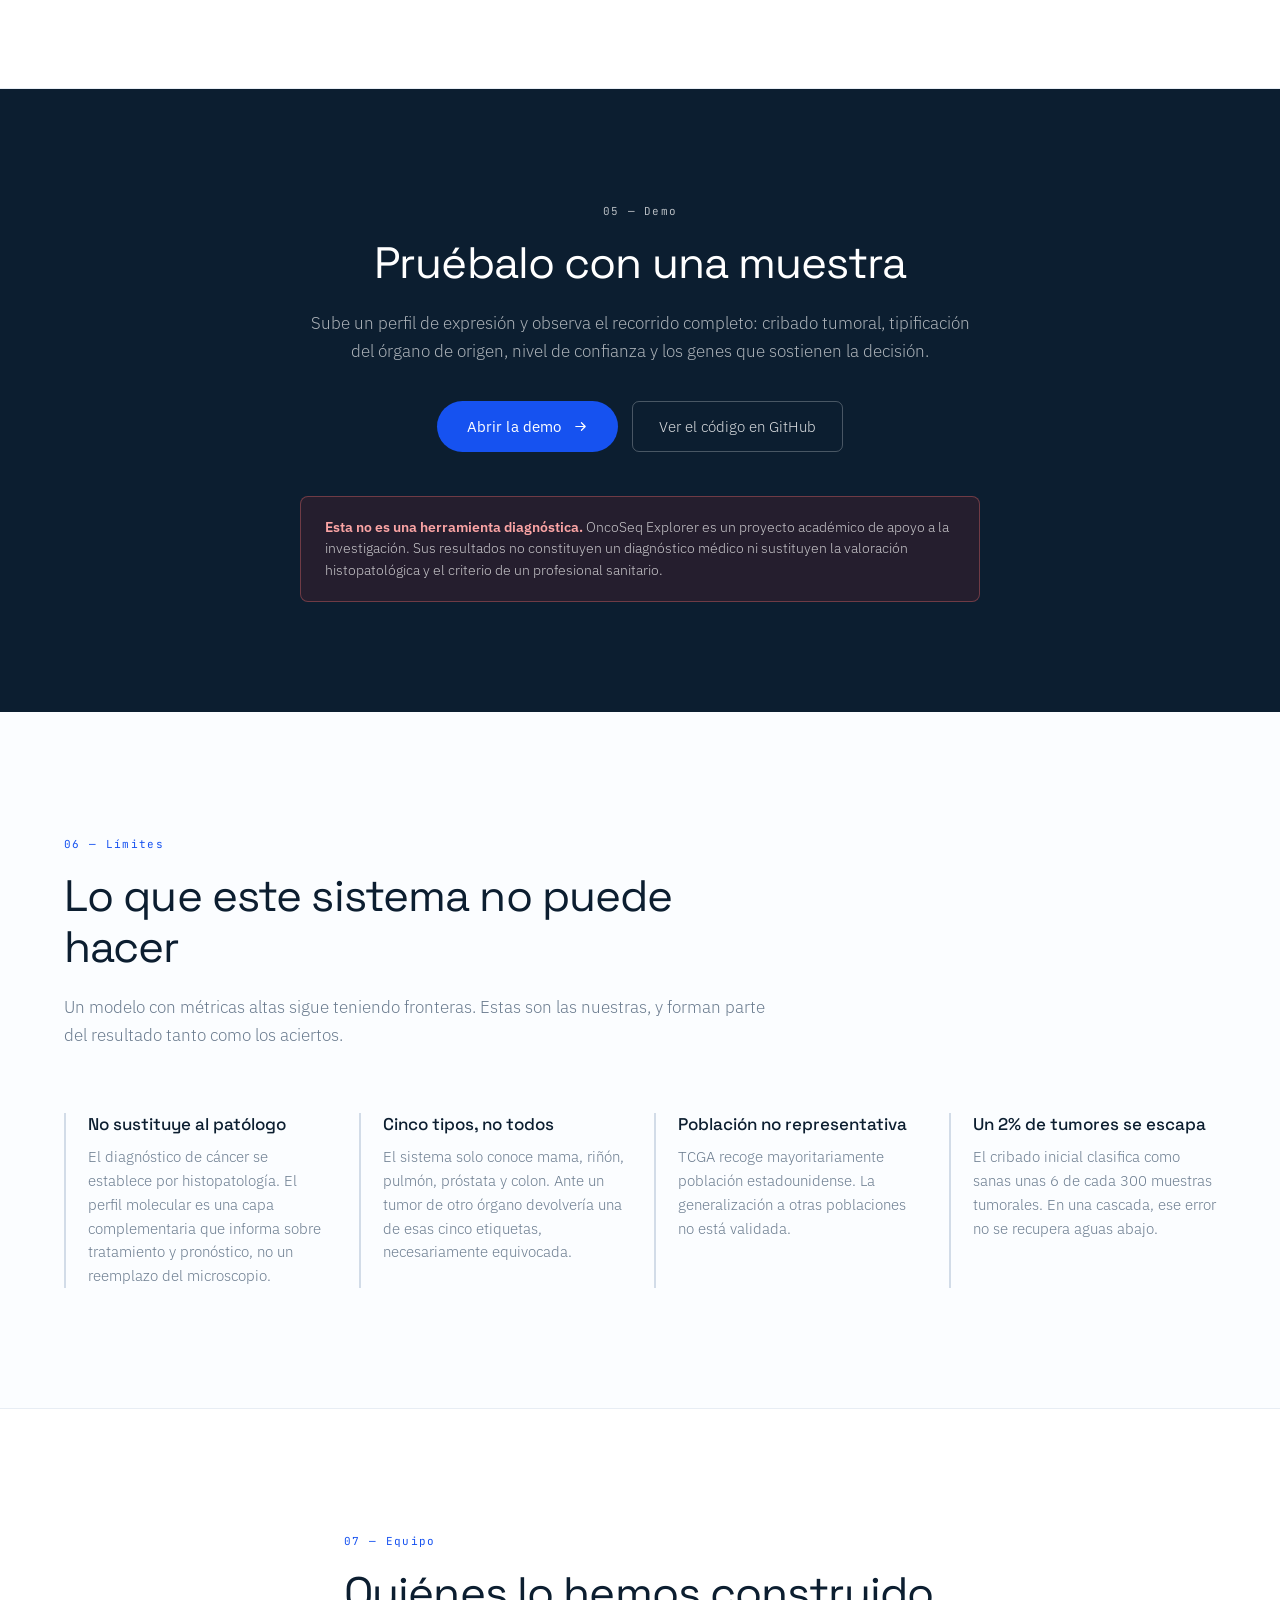
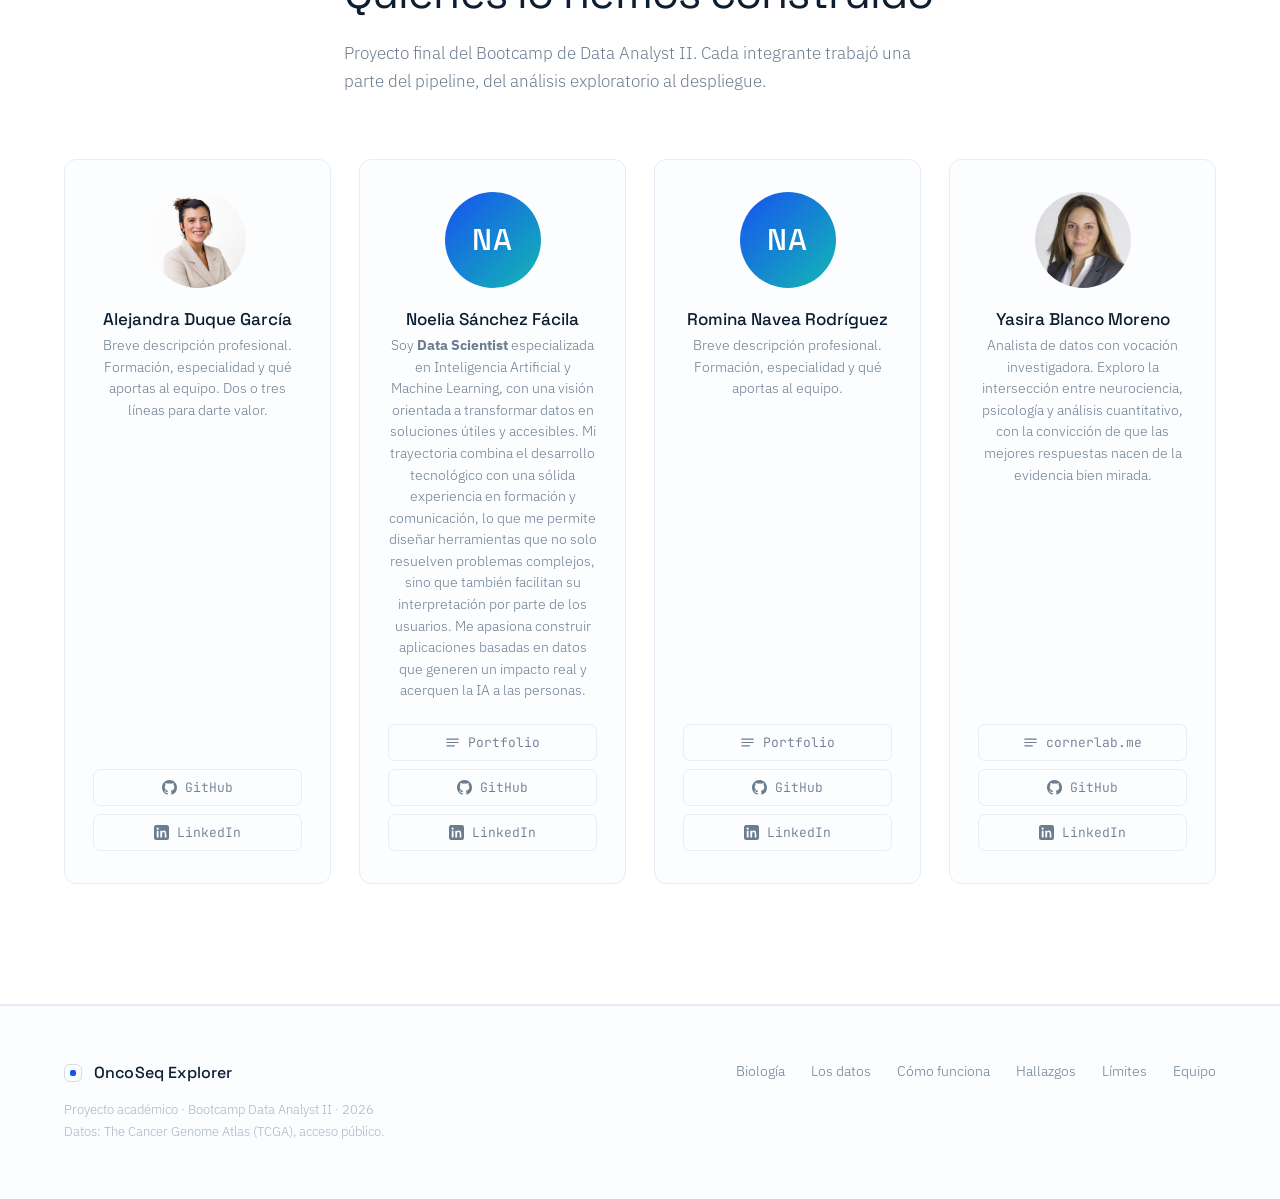
==== commit e85a4913: "feat(web): new sections and section team developed" ====
--- a/web/index.html
+++ b/web/index.html
@@ -4,7 +4,7 @@
 <meta charset="UTF-8">
 <meta name="viewport" content="width=device-width, initial-scale=1.0">
 <title>OncoSeq Explorer — Clasificación de tumores por expresión génica</title>
-<meta name="description" content="Un pipeline de machine learning que identifica el tipo de cáncer a partir de su firma de expresión génica. Proyecto del Bootcamp de Data Analyst II.">
+<meta name="description" content="Un pipeline de machine learning que detecta tejido tumoral e identifica el tipo de cáncer a partir de su firma de expresión génica. Proyecto del Bootcamp de Data Analyst II.">
 
 <link rel="preconnect" href="https://fonts.googleapis.com">
 <link rel="preconnect" href="https://fonts.gstatic.com" crossorigin>
@@ -20,8 +20,10 @@
     OncoSeq Explorer
   </div>
   <div class="nav-links">
-    <a href="#proyecto">Sobre el proyecto</a>
+    <a href="#biologia">Biología</a>
+    <a href="#datos">Los datos</a>
     <a href="#metodo">Cómo funciona</a>
+    <a href="#hallazgos">Hallazgos</a>
     <a href="#equipo">Equipo</a>
     <a href="#demo" class="nav-cta">Abrir la demo</a>
   </div>
@@ -32,13 +34,15 @@
     <div class="hero-text">
       <div class="eyebrow">
         <span class="eyebrow-line"></span>
-        TCGA PAN-CANCER RNA-SEQ · 5 TIPOS DE TUMOR
-      </div>
-
-      <h1>Prediciendo el origen de un tumor <strong>a partir de su expresión génica</strong></h1>
+        TCGA RNA-SEQ · TEJIDO TUMORAL Y SANO · 5 COHORTES
+      </div>
+
+      <h1>Detectando un tumor <strong>a partir de su expresión génica</strong></h1>
 
       <p class="hero-sub">
-        801 muestras, 20.531 genes analizados. Un pipeline de machine learning que identifica el tipo de cáncer — mama, riñón, pulmón, próstata o colon — únicamente a partir de su firma de expresión génica.
+        1.680 muestras de tejido, 20.531 genes por muestra. Dos modelos encadenados que
+        primero distinguen tejido tumoral de tejido sano, y después identifican el órgano
+        de origen del tumor — mama, riñón, pulmón, próstata o colon.
       </p>
 
       <div class="hero-actions">
@@ -46,7 +50,7 @@
           Entrar a la demo interactiva
           <svg width="15" height="15" viewBox="0 0 16 16" fill="none"><path d="M3 8H13M13 8L9 4M13 8L9 12" stroke="currentColor" stroke-width="1.3" stroke-linecap="round" stroke-linejoin="round"/></svg>
         </a>
-        <a href="#metodo" class="btn-secondary">Ver cómo funciona</a>
+        <a href="#biologia" class="btn-secondary">Empezar por el principio</a>
       </div>
     </div>
 
@@ -62,7 +66,7 @@
 
   <div class="stat-strip">
     <div class="stat">
-      <div class="stat-num">801</div>
+      <div class="stat-num">1.680</div>
       <div class="stat-label">muestras de tejido</div>
     </div>
     <div class="stat">
@@ -70,8 +74,8 @@
       <div class="stat-label">genes por muestra</div>
     </div>
     <div class="stat">
-      <div class="stat-num">05</div>
-      <div class="stat-label">tipos de tumor</div>
+      <div class="stat-num">02</div>
+      <div class="stat-label">modelos en cascada</div>
     </div>
     <div class="stat">
       <div class="stat-num">TCGA</div>
@@ -84,7 +88,570 @@
   <div class="ticker-track" id="tickerTrack"></div>
 </div>
 
-<!-- Las siguientes secciones (Sobre el proyecto, Cómo funciona, Equipo, Demo) se construyen a continuación -->
+
+<!-- ============================================================
+     BIOLOGÍA — el problema, en lenguaje llano
+     ============================================================ -->
+<section class="sec" id="biologia">
+  <div class="sec-head">
+    <span class="sec-tag">01 — El problema</span>
+    <h2>Un tumor deja huella en los genes que enciende</h2>
+    <p class="sec-lead">
+      Todas las células del cuerpo tienen los mismos genes, pero cada tejido usa unos pocos.
+      Una célula de próstata y una de pulmón se diferencian en <em>cuáles</em> tiene activos.
+      Cuando una célula se vuelve cancerosa, ese patrón de activación cambia.
+    </p>
+  </div>
+
+  <div class="concept-grid">
+    <article class="concept">
+      <span class="concept-num">01</span>
+      <h3>Expresión génica</h3>
+      <p>
+        Un gen puede estar apagado, encendido a medias o a pleno rendimiento. La
+        <strong>expresión</strong> mide cuánta actividad tiene. Es la diferencia entre tener
+        una receta en el libro y estar cocinándola.
+      </p>
+    </article>
+
+    <article class="concept">
+      <span class="concept-num">02</span>
+      <h3>RNA-Seq</h3>
+      <p>
+        La técnica que lee esa actividad. Secuencia el ARN mensajero de una muestra y devuelve
+        un número por cada gen: <strong>20.531 valores</strong> que describen qué está haciendo
+        ese tejido en ese momento.
+      </p>
+    </article>
+
+    <article class="concept">
+      <span class="concept-num">03</span>
+      <h3>Firma tumoral</h3>
+      <p>
+        El tejido canceroso altera su patrón de expresión: activa genes de división celular,
+        silencia frenos. Esa desviación respecto al tejido sano del mismo órgano es lo que
+        el modelo aprende a reconocer.
+      </p>
+    </article>
+  </div>
+
+  <div class="gene-example">
+    <div class="gene-example-text">
+      <span class="micro-tag">EJEMPLO REAL DEL DATASET</span>
+      <h3>KLK3, el gen del PSA</h3>
+      <p>
+        Produce el antígeno prostático específico. Se expresa masivamente en próstata y
+        prácticamente en ningún otro tejido. En nuestros datos, su valor medio en muestras
+        de próstata es <strong>18,19</strong>; en el resto de cohortes no llega a 3.
+      </p>
+      <p class="gene-note">
+        En escala log2, esa diferencia equivale a unas 30.000 veces más expresión. Los
+        marcadores tejido-específicos son así de contundentes.
+      </p>
+    </div>
+
+    <div class="gene-bars">
+      <div class="gbar"><span class="gbar-label">PRAD</span><div class="gbar-track"><div class="gbar-fill hi" style="width:100%"></div></div><span class="gbar-val">18,19</span></div>
+      <div class="gbar"><span class="gbar-label">COAD</span><div class="gbar-track"><div class="gbar-fill" style="width:16%"></div></div><span class="gbar-val">2,98</span></div>
+      <div class="gbar"><span class="gbar-label">BRCA</span><div class="gbar-track"><div class="gbar-fill" style="width:9%"></div></div><span class="gbar-val">1,62</span></div>
+      <div class="gbar"><span class="gbar-label">KIRC</span><div class="gbar-track"><div class="gbar-fill" style="width:4%"></div></div><span class="gbar-val">0,78</span></div>
+      <div class="gbar"><span class="gbar-label">LUAD</span><div class="gbar-track"><div class="gbar-fill" style="width:2%"></div></div><span class="gbar-val">0,43</span></div>
+    </div>
+  </div>
+</section>
+
+
+<!-- ============================================================
+     LOS DATOS
+     ============================================================ -->
+<section class="sec sec-alt" id="datos">
+  <div class="sec-head">
+    <span class="sec-tag">02 — Los datos</span>
+    <h2>1.680 muestras del Cancer Genome Atlas</h2>
+    <p class="sec-lead">
+      TCGA es un proyecto público de los Institutos Nacionales de Salud de Estados Unidos que
+      ha perfilado molecularmente miles de tumores. Trabajamos con cinco cohortes y, en cada
+      una, tanto tejido tumoral como tejido sano adyacente.
+    </p>
+  </div>
+
+  <div class="cohort-table">
+    <div class="cohort-row cohort-head">
+      <span>Cohorte</span><span>Órgano</span><span class="num">Tumor</span><span class="num">Sano</span><span class="num">Total</span>
+    </div>
+    <div class="cohort-row"><span class="c-code">BRCA</span><span>Mama</span><span class="num">448</span><span class="num">112</span><span class="num">560</span></div>
+    <div class="cohort-row"><span class="c-code">KIRC</span><span>Riñón</span><span class="num">288</span><span class="num">72</span><span class="num">360</span></div>
+    <div class="cohort-row"><span class="c-code">LUAD</span><span>Pulmón</span><span class="num">236</span><span class="num">59</span><span class="num">295</span></div>
+    <div class="cohort-row"><span class="c-code">PRAD</span><span>Próstata</span><span class="num">208</span><span class="num">52</span><span class="num">260</span></div>
+    <div class="cohort-row"><span class="c-code">COAD</span><span>Colon</span><span class="num">164</span><span class="num">41</span><span class="num">205</span></div>
+    <div class="cohort-row cohort-total"><span>Total</span><span></span><span class="num">1.344</span><span class="num">336</span><span class="num">1.680</span></div>
+  </div>
+
+  <div class="data-notes">
+    <article class="note">
+      <span class="micro-tag">OBSERVACIÓN</span>
+      <h4>El desbalance es de diseño</h4>
+      <p>
+        La proporción tumor/sano es exactamente 80/20 en las cinco cohortes, hasta el decimal.
+        En datos clínicos reales esa cifra varía según el margen quirúrgico y el protocolo de
+        cada hospital. Aquí está forzada, así que las probabilidades del modelo no deben
+        leerse como riesgo poblacional.
+      </p>
+    </article>
+
+    <article class="note">
+      <span class="micro-tag">RIESGO DETECTADO</span>
+      <h4>320 pacientes aparecen dos veces</h4>
+      <p>
+        Hay 1.680 muestras pero solo 1.360 donantes: 320 personas aportaron su tumor
+        <em>y</em> su tejido sano. Repartirlos al azar entre entrenamiento y prueba haría que
+        el modelo reconociera al paciente en lugar del cáncer.
+      </p>
+    </article>
+  </div>
+</section>
+
+
+<!-- ============================================================
+     CÓMO FUNCIONA — la cascada
+     ============================================================ -->
+<section class="sec" id="metodo">
+  <div class="sec-head">
+    <span class="sec-tag">03 — Cómo funciona</span>
+    <h2>Dos modelos, en cascada</h2>
+    <p class="sec-lead">
+      Separar el problema en dos decisiones encadenadas hace el sistema auditable: cada etapa
+      se entrena, se mide y se explica por separado. Es también el orden en que razona un
+      laboratorio — primero confirmar malignidad, después tipificar.
+    </p>
+  </div>
+
+  <div class="cascade">
+    <div class="casc-node casc-input">
+      <span class="casc-eyebrow">ENTRADA</span>
+      <strong>Muestra RNA-Seq</strong>
+      <span class="casc-sub">20.531 valores de expresión</span>
+    </div>
+
+    <div class="casc-arrow" aria-hidden="true"></div>
+
+    <div class="casc-node casc-m1">
+      <span class="casc-eyebrow">MODELO 1 · BINARIO</span>
+      <strong>¿Tumoral o sano?</strong>
+      <div class="casc-metric"><span>F1-macro</span><b>0,974</b></div>
+      <div class="casc-metric"><span>Recall tejido sano</span><b>1,00</b></div>
+    </div>
+
+    <div class="casc-split" aria-hidden="true"></div>
+
+    <div class="casc-branches">
+      <div class="casc-node casc-end">
+        <span class="casc-eyebrow">SANO</span>
+        <strong>Fin del proceso</strong>
+        <span class="casc-sub">No se tipifica</span>
+      </div>
+
+      <div class="casc-node casc-m2">
+        <span class="casc-eyebrow">MODELO 2 · 5 CLASES</span>
+        <strong>¿Qué órgano de origen?</strong>
+        <div class="casc-metric"><span>F1-macro (hold-out)</span><b>1,00</b></div>
+        <div class="casc-metric"><span>Clases</span><b>BRCA · KIRC · LUAD · PRAD · COAD</b></div>
+      </div>
+    </div>
+  </div>
+
+  <div class="method-grid">
+    <article class="mcard">
+      <h4>Partición por paciente</h4>
+      <p>
+        Todas las muestras de un mismo donante van al mismo lado de la partición. Con
+        <code>StratifiedGroupKFold</code> verificamos 0 pacientes compartidos entre
+        entrenamiento y prueba, frente a los 107 que se partían con una división aleatoria.
+      </p>
+    </article>
+
+    <article class="mcard">
+      <h4>Métricas honestas</h4>
+      <p>
+        Con clases 80/20, un modelo que dijera siempre «tumor» acertaría el 80%. Por eso
+        medimos F1-macro, recall por clase y AUC, nunca la accuracy sola.
+      </p>
+    </article>
+
+    <article class="mcard">
+      <h4>Modelo interpretable</h4>
+      <p>
+        Regresión logística frente a Random Forest y XGBoost. Iguala o supera a ambos, entrena
+        8 veces más rápido y sus coeficientes indican qué genes pesan en cada decisión.
+      </p>
+    </article>
+  </div>
+
+  <div class="callout">
+    <span class="micro-tag">LIMITACIÓN DE LA ARQUITECTURA</span>
+    <p>
+      El Modelo 2 solo actúa sobre lo que el Modelo 1 marca como tumor. Un 2% de los tumores
+      se clasifican como sanos y <strong>nunca llegan a la segunda etapa</strong>: el error de
+      la primera fase no es recuperable. Por eso el recall de la clase tumoral es la métrica
+      crítica de todo el sistema.
+    </p>
+  </div>
+</section>
+
+
+<!-- ============================================================
+     HALLAZGOS
+     ============================================================ -->
+<section class="sec sec-alt" id="hallazgos">
+  <div class="sec-head">
+    <span class="sec-tag">04 — Hallazgos</span>
+    <h2>Lo que encontramos al auditar los datos</h2>
+    <p class="sec-lead">
+      Entrenar el modelo fue la parte rápida. Lo interesante apareció al preguntarnos por qué
+      los números eran los que eran.
+    </p>
+  </div>
+
+  <div class="findings">
+
+    <article class="finding">
+      <div class="finding-figure">
+        <div class="donut" style="--pct: 88.7">
+          <span class="donut-num">88,7<small>%</small></span>
+        </div>
+        <span class="finding-cap">de los 256 genes silenciados son ARN no codificante</span>
+      </div>
+      <div class="finding-body">
+        <span class="micro-tag">GENES SILENCIADOS</span>
+        <h3>No están apagados: la técnica no puede verlos</h3>
+        <p>
+          256 genes valen cero en las 1.680 muestras. Al recuperar sus nombres reales
+          descubrimos que 229 son ARN pequeños no codificantes — snoRNA, snRNA, scaRNA.
+        </p>
+        <p>
+          El RNA-Seq estándar captura moléculas con cola poli-A. Estos ARN no la tienen, así
+          que el protocolo los descarta antes de secuenciar. <strong>No es un hallazgo
+          biológico: es la huella de una limitación del instrumento.</strong>
+        </p>
+        <p class="finding-note">
+          El resto son genes de testículo, cromosoma Y, piel y pelo: tejidos que no están en
+          el dataset. Verificado de forma independiente con la anotación del NCBI.
+        </p>
+      </div>
+    </article>
+
+    <article class="finding finding-reverse">
+      <div class="finding-figure">
+        <div class="ba">
+          <div class="ba-col">
+            <span class="ba-head bad">Antes</span>
+            <ul class="ba-list">
+              <li class="g-noise">RPS4Y1</li>
+              <li class="g-noise">DDX3Y</li>
+              <li class="g-noise">KDM5D</li>
+              <li class="g-noise">USP9Y</li>
+              <li class="g-noise">EIF1AY</li>
+            </ul>
+            <span class="ba-foot">genes de sexo</span>
+          </div>
+          <div class="ba-col">
+            <span class="ba-head good">Después</span>
+            <ul class="ba-list">
+              <li class="g-signal">KLK3</li>
+              <li class="g-signal">SFTPB</li>
+              <li class="g-signal">KLK2</li>
+              <li class="g-noise">RPS4Y1</li>
+              <li class="g-signal">CEACAM5</li>
+            </ul>
+            <span class="ba-foot">marcadores tumorales</span>
+          </div>
+        </div>
+        <span class="finding-cap">Top 5 genes por varianza, antes y después de la corrección</span>
+      </div>
+      <div class="finding-body">
+        <span class="micro-tag">UN BUG SILENCIOSO</span>
+        <h3>Una transformación de más cambiaba toda la biología</h3>
+        <p>
+          Los datos ya venían en escala logarítmica, pero una función del análisis exploratorio
+          volvía a aplicarla. El resultado no daba ningún error: simplemente comprimía los
+          valores hasta aplastar las diferencias reales entre genes.
+        </p>
+        <p>
+          Sobrevivían solo los genes de patrón binario — los del cromosoma Y, que se tienen o
+          no según el sexo. <strong>El ranking de genes más informativos era, en realidad, una
+          lista de genes de sexo.</strong>
+        </p>
+        <p class="finding-note">
+          Lo detectamos contrastando el resultado con la biología conocida: si KLK3 no aparece
+          arriba en un dataset con 260 muestras de próstata, algo va mal.
+        </p>
+      </div>
+    </article>
+
+    <article class="finding">
+      <div class="finding-figure">
+        <div class="spread">
+          <div class="spread-bar">
+            <div class="spread-top" style="width:0.6%"></div>
+          </div>
+          <div class="spread-legend">
+            <div><b>0,6 %</b><span>peso de los 15 genes principales</span></div>
+            <div><b>5.214</b><span>genes que aportan al modelo</span></div>
+          </div>
+        </div>
+        <span class="finding-cap">Distribución del peso entre los coeficientes del modelo</span>
+      </div>
+      <div class="finding-body">
+        <span class="micro-tag">CÓMO DECIDE EL MODELO</span>
+        <h3>Una firma difusa, no unos pocos marcadores</h3>
+        <p>
+          Esperábamos encontrar oncogenes conocidos dominando la decisión. En su lugar, los
+          quince genes más influyentes suman apenas el 0,6% del peso total, y más de cinco mil
+          genes contribuyen de forma apreciable.
+        </p>
+        <p>
+          El modelo no detecta «los genes del cáncer»: <strong>suma miles de diferencias
+          pequeñas repartidas por todo el transcriptoma.</strong> Eso explica su precisión
+          (AUC 0,996) y también su límite.
+        </p>
+        <p class="finding-note">
+          Consecuencia honesta: los genes del ranking tienen relevancia estadística, no
+          necesariamente causal. No podemos señalar cinco genes y decir que provocan el tumor.
+        </p>
+      </div>
+    </article>
+
+  </div>
+</section>
+
+
+<!-- ============================================================
+     DEMO
+     ============================================================ -->
+<section class="sec sec-demo" id="demo">
+  <div class="demo-inner">
+    <span class="sec-tag light">05 — Demo</span>
+    <h2>Pruébalo con una muestra</h2>
+    <p class="demo-lead">
+      Sube un perfil de expresión y observa el recorrido completo: cribado tumoral, tipificación
+      del órgano de origen, nivel de confianza y los genes que sostienen la decisión.
+    </p>
+
+    <div class="demo-actions">
+      <a href="#" class="btn-primary btn-lg" id="demoLink">
+        Abrir la demo
+        <svg width="15" height="15" viewBox="0 0 16 16" fill="none"><path d="M3 8H13M13 8L9 4M13 8L9 12" stroke="currentColor" stroke-width="1.3" stroke-linecap="round" stroke-linejoin="round"/></svg>
+      </a>
+      <a href="#" class="btn-ghost" id="repoLink">Ver el código en GitHub</a>
+    </div>
+
+    <div class="demo-disclaimer">
+      <strong>Esta no es una herramienta diagnóstica.</strong>
+      OncoSeq Explorer es un proyecto académico de apoyo a la investigación. Sus resultados no
+      constituyen un diagnóstico médico ni sustituyen la valoración histopatológica y el
+      criterio de un profesional sanitario.
+    </div>
+  </div>
+</section>
+
+
+<!-- ============================================================
+     LIMITACIONES
+     ============================================================ -->
+<section class="sec" id="limitaciones">
+  <div class="sec-head">
+    <span class="sec-tag">06 — Límites</span>
+    <h2>Lo que este sistema no puede hacer</h2>
+    <p class="sec-lead">
+      Un modelo con métricas altas sigue teniendo fronteras. Estas son las nuestras, y forman
+      parte del resultado tanto como los aciertos.
+    </p>
+  </div>
+
+  <div class="limits">
+    <article class="limit">
+      <h4>No sustituye al patólogo</h4>
+      <p>
+        El diagnóstico de cáncer se establece por histopatología. El perfil molecular es una
+        capa complementaria que informa sobre tratamiento y pronóstico, no un reemplazo del
+        microscopio.
+      </p>
+    </article>
+
+    <article class="limit">
+      <h4>Cinco tipos, no todos</h4>
+      <p>
+        El sistema solo conoce mama, riñón, pulmón, próstata y colon. Ante un tumor de otro
+        órgano devolvería una de esas cinco etiquetas, necesariamente equivocada.
+      </p>
+    </article>
+
+    <article class="limit">
+      <h4>Población no representativa</h4>
+      <p>
+        TCGA recoge mayoritariamente población estadounidense. La generalización a otras
+        poblaciones no está validada.
+      </p>
+    </article>
+
+    <article class="limit">
+      <h4>Un 2% de tumores se escapa</h4>
+      <p>
+        El cribado inicial clasifica como sanas unas 6 de cada 300 muestras tumorales. En una
+        cascada, ese error no se recupera aguas abajo.
+      </p>
+    </article>
+  </div>
+</section>
+
+
+<!-- ============================================================
+     EQUIPO — reemplaza tu <section id="equipo"> entera por esto
+     ============================================================ -->
+<section class="sec sec-alt" id="equipo">
+  <div class="sec-head">
+    <span class="sec-tag">07 — Equipo</span>
+    <h2>Quiénes lo hemos construido</h2>
+    <p class="sec-lead">
+      Proyecto final del Bootcamp de Data Analyst II. Cada integrante trabajó una parte del
+      pipeline, del análisis exploratorio al despliegue.
+    </p>
+  </div>
+
+  <div class="team">
+
+    <!-- ---- Integrante 1 ---- -->
+    <article class="member">
+      <div class="member-photo">
+          <img src="assets/img/alejandragarciaduque.jpeg" alt="Foto de Alejandra Duque García">
+        <span class="photo-initials">NA</span>
+      </div>
+      <h4>Alejandra Duque García</h4>
+      <!--<span class="member-role">Rol en el proyecto</span>-->
+      <p class="member-bio">
+        Breve descripción profesional. Formación, especialidad y qué aportas al equipo.
+        Dos o tres líneas para darte valor.
+      </p>
+      <div class="member-links">
+        <!--<a href="#" target="_blank" rel="noopener" aria-label="Portfolio">
+          <svg viewBox="0 0 16 16" width="15" height="15" fill="none"><path d="M2 4.5h12M2 8h12M2 11.5h8" stroke="currentColor" stroke-width="1.3" stroke-linecap="round"/></svg>
+          Portfolio
+        </a>-->
+        <a href="#" target="_blank" rel="noopener" aria-label="GitHub">
+          <svg viewBox="0 0 16 16" width="15" height="15" fill="currentColor"><path d="M8 0C3.58 0 0 3.58 0 8c0 3.54 2.29 6.53 5.47 7.59.4.07.55-.17.55-.38 0-.19-.01-.82-.01-1.49-2.01.37-2.53-.49-2.69-.94-.09-.23-.48-.94-.82-1.13-.28-.15-.68-.52-.01-.53.63-.01 1.08.58 1.23.82.72 1.21 1.87.87 2.33.66.07-.52.28-.87.51-1.07-1.78-.2-3.64-.89-3.64-3.95 0-.87.31-1.59.82-2.15-.08-.2-.36-1.02.08-2.12 0 0 .67-.21 2.2.82.64-.18 1.32-.27 2-.27.68 0 1.36.09 2 .27 1.53-1.04 2.2-.82 2.2-.82.44 1.1.16 1.92.08 2.12.51.56.82 1.27.82 2.15 0 3.07-1.87 3.75-3.65 3.95.29.25.54.73.54 1.48 0 1.07-.01 1.93-.01 2.2 0 .21.15.46.55.38A8.01 8.01 0 0016 8c0-4.42-3.58-8-8-8z"/></svg>
+          GitHub
+        </a>
+        <a href="#" target="_blank" rel="noopener" aria-label="LinkedIn">
+          <svg viewBox="0 0 16 16" width="15" height="15" fill="currentColor"><path d="M13.63 0H2.37A2.37 2.37 0 000 2.37v11.26A2.37 2.37 0 002.37 16h11.26A2.37 2.37 0 0016 13.63V2.37A2.37 2.37 0 0013.63 0zM4.9 13.4H2.9V6h2zM3.9 5.1a1.16 1.16 0 110-2.32 1.16 1.16 0 010 2.32zM13.4 13.4h-2V9.6c0-.9-.02-2.07-1.26-2.07-1.26 0-1.45.98-1.45 2v3.87h-2V6h1.92v.9h.03c.27-.5.92-1.04 1.9-1.04 2.03 0 2.4 1.34 2.4 3.07z"/></svg>
+          LinkedIn
+        </a>
+      </div>
+    </article>
+
+    <!-- ---- Integrante 2 ---- -->
+    <article class="member">
+      <div class="member-photo">
+        <span class="photo-initials">NA</span>
+      </div>
+      <h4>Noelia Sánchez Fácila</h4>
+      <!--<span class="member-role">Rol en el proyecto</span>-->
+      <p class="member-bio">
+        Soy <span style="font-weight: bold;">Data Scientist</span> especializada en Inteligencia Artificial y Machine Learning, con una visión orientada a transformar datos en soluciones útiles y accesibles. Mi trayectoria combina el desarrollo tecnológico con una sólida experiencia en formación y comunicación, lo que me permite diseñar herramientas que no solo resuelven problemas complejos, sino que también facilitan su interpretación por parte de los usuarios. Me apasiona construir aplicaciones basadas en datos que generen un impacto real y acerquen la IA a las personas.
+      </p>
+      <div class="member-links">
+        <a href="https://nsfacila.github.io/portfolio/" target="_blank" rel="noopener">
+          <svg viewBox="0 0 16 16" width="15" height="15" fill="none"><path d="M2 4.5h12M2 8h12M2 11.5h8" stroke="currentColor" stroke-width="1.3" stroke-linecap="round"/></svg>
+          Portfolio
+        </a>
+        <a href="https://github.com/nsfacila" target="_blank" rel="noopener">
+          <svg viewBox="0 0 16 16" width="15" height="15" fill="currentColor"><path d="M8 0C3.58 0 0 3.58 0 8c0 3.54 2.29 6.53 5.47 7.59.4.07.55-.17.55-.38 0-.19-.01-.82-.01-1.49-2.01.37-2.53-.49-2.69-.94-.09-.23-.48-.94-.82-1.13-.28-.15-.68-.52-.01-.53.63-.01 1.08.58 1.23.82.72 1.21 1.87.87 2.33.66.07-.52.28-.87.51-1.07-1.78-.2-3.64-.89-3.64-3.95 0-.87.31-1.59.82-2.15-.08-.2-.36-1.02.08-2.12 0 0 .67-.21 2.2.82.64-.18 1.32-.27 2-.27.68 0 1.36.09 2 .27 1.53-1.04 2.2-.82 2.2-.82.44 1.1.16 1.92.08 2.12.51.56.82 1.27.82 2.15 0 3.07-1.87 3.75-3.65 3.95.29.25.54.73.54 1.48 0 1.07-.01 1.93-.01 2.2 0 .21.15.46.55.38A8.01 8.01 0 0016 8c0-4.42-3.58-8-8-8z"/></svg>
+          GitHub
+        </a>
+        <a href="https://www.linkedin.com/in/noelia-sánchez-fácila" target="_blank" rel="noopener">
+          <svg viewBox="0 0 16 16" width="15" height="15" fill="currentColor"><path d="M13.63 0H2.37A2.37 2.37 0 000 2.37v11.26A2.37 2.37 0 002.37 16h11.26A2.37 2.37 0 0016 13.63V2.37A2.37 2.37 0 0013.63 0zM4.9 13.4H2.9V6h2zM3.9 5.1a1.16 1.16 0 110-2.32 1.16 1.16 0 010 2.32zM13.4 13.4h-2V9.6c0-.9-.02-2.07-1.26-2.07-1.26 0-1.45.98-1.45 2v3.87h-2V6h1.92v.9h.03c.27-.5.92-1.04 1.9-1.04 2.03 0 2.4 1.34 2.4 3.07z"/></svg>
+          LinkedIn
+        </a>
+      </div>
+    </article>
+
+    <!-- ---- Integrante 3 ---- -->
+    <article class="member">
+      <div class="member-photo">
+        <span class="photo-initials">NA</span>
+      </div>
+      <h4>Romina Navea Rodríguez</h4>
+      <!--<span class="member-role">Rol en el proyecto</span>-->
+      <p class="member-bio">
+        Breve descripción profesional. Formación, especialidad y qué aportas al equipo.
+      </p>
+      <div class="member-links">
+        <a href="https://rnavea-r.github.io/portafolio-romina-navea-rodriguez/" target="_blank" rel="noopener">
+          <svg viewBox="0 0 16 16" width="15" height="15" fill="none"><path d="M2 4.5h12M2 8h12M2 11.5h8" stroke="currentColor" stroke-width="1.3" stroke-linecap="round"/></svg>
+          Portfolio
+        </a>
+        <a href="https://github.com/rnavea-r " target="_blank" rel="noopener">
+          <svg viewBox="0 0 16 16" width="15" height="15" fill="currentColor"><path d="M8 0C3.58 0 0 3.58 0 8c0 3.54 2.29 6.53 5.47 7.59.4.07.55-.17.55-.38 0-.19-.01-.82-.01-1.49-2.01.37-2.53-.49-2.69-.94-.09-.23-.48-.94-.82-1.13-.28-.15-.68-.52-.01-.53.63-.01 1.08.58 1.23.82.72 1.21 1.87.87 2.33.66.07-.52.28-.87.51-1.07-1.78-.2-3.64-.89-3.64-3.95 0-.87.31-1.59.82-2.15-.08-.2-.36-1.02.08-2.12 0 0 .67-.21 2.2.82.64-.18 1.32-.27 2-.27.68 0 1.36.09 2 .27 1.53-1.04 2.2-.82 2.2-.82.44 1.1.16 1.92.08 2.12.51.56.82 1.27.82 2.15 0 3.07-1.87 3.75-3.65 3.95.29.25.54.73.54 1.48 0 1.07-.01 1.93-.01 2.2 0 .21.15.46.55.38A8.01 8.01 0 0016 8c0-4.42-3.58-8-8-8z"/></svg>
+          GitHub
+        </a>
+        <a href="https://www.linkedin.com/in/romina-navearodriguez" target="_blank" rel="noopener">
+          <svg viewBox="0 0 16 16" width="15" height="15" fill="currentColor"><path d="M13.63 0H2.37A2.37 2.37 0 000 2.37v11.26A2.37 2.37 0 002.37 16h11.26A2.37 2.37 0 0016 13.63V2.37A2.37 2.37 0 0013.63 0zM4.9 13.4H2.9V6h2zM3.9 5.1a1.16 1.16 0 110-2.32 1.16 1.16 0 010 2.32zM13.4 13.4h-2V9.6c0-.9-.02-2.07-1.26-2.07-1.26 0-1.45.98-1.45 2v3.87h-2V6h1.92v.9h.03c.27-.5.92-1.04 1.9-1.04 2.03 0 2.4 1.34 2.4 3.07z"/></svg>
+          LinkedIn
+        </a>
+      </div>
+    </article>
+
+    <!-- ---- Integrante 4 ---- -->
+    <article class="member">
+      <div class="member-photo">
+        <!--<span class="photo-initials">NA</span>-->
+        <img src="assets/img/carnetyasirablanco.jpg" alt="">
+      </div>
+      <h4>Yasira Blanco Moreno</h4>
+      <!--<span class="member-role">Rol en el proyecto</span>-->
+      <p class="member-bio">
+        Analista de datos con vocación investigadora. Exploro la intersección entre neurociencia, psicología y análisis cuantitativo, con la convicción de que las mejores respuestas nacen de la evidencia bien mirada.      </p>
+      <div class="member-links">
+        <a href="https://cornerlab.me" target="_blank" rel="noopener">
+          <svg viewBox="0 0 16 16" width="15" height="15" fill="none"><path d="M2 4.5h12M2 8h12M2 11.5h8" stroke="currentColor" stroke-width="1.3" stroke-linecap="round"/></svg>
+          cornerlab.me
+        </a>
+        <a href="https://github.com/Onmyblasi" target="_blank" rel="noopener">
+          <svg viewBox="0 0 16 16" width="15" height="15" fill="currentColor"><path d="M8 0C3.58 0 0 3.58 0 8c0 3.54 2.29 6.53 5.47 7.59.4.07.55-.17.55-.38 0-.19-.01-.82-.01-1.49-2.01.37-2.53-.49-2.69-.94-.09-.23-.48-.94-.82-1.13-.28-.15-.68-.52-.01-.53.63-.01 1.08.58 1.23.82.72 1.21 1.87.87 2.33.66.07-.52.28-.87.51-1.07-1.78-.2-3.64-.89-3.64-3.95 0-.87.31-1.59.82-2.15-.08-.2-.36-1.02.08-2.12 0 0 .67-.21 2.2.82.64-.18 1.32-.27 2-.27.68 0 1.36.09 2 .27 1.53-1.04 2.2-.82 2.2-.82.44 1.1.16 1.92.08 2.12.51.56.82 1.27.82 2.15 0 3.07-1.87 3.75-3.65 3.95.29.25.54.73.54 1.48 0 1.07-.01 1.93-.01 2.2 0 .21.15.46.55.38A8.01 8.01 0 0016 8c0-4.42-3.58-8-8-8z"/></svg>
+          GitHub
+        </a>
+        <a href="https://www.linkedin.com/in/yasira-blanco-moreno" target="_blank" rel="noopener">
+          <svg viewBox="0 0 16 16" width="15" height="15" fill="currentColor"><path d="M13.63 0H2.37A2.37 2.37 0 000 2.37v11.26A2.37 2.37 0 002.37 16h11.26A2.37 2.37 0 0016 13.63V2.37A2.37 2.37 0 0013.63 0zM4.9 13.4H2.9V6h2zM3.9 5.1a1.16 1.16 0 110-2.32 1.16 1.16 0 010 2.32zM13.4 13.4h-2V9.6c0-.9-.02-2.07-1.26-2.07-1.26 0-1.45.98-1.45 2v3.87h-2V6h1.92v.9h.03c.27-.5.92-1.04 1.9-1.04 2.03 0 2.4 1.34 2.4 3.07z"/></svg>
+          LinkedIn
+        </a>
+      </div>
+    </article>
+
+  </div>
+</section>
+
+
+<footer>
+  <div class="foot-inner">
+    <div class="foot-brand">
+      <div class="logo">
+        <div class="logo-mark"></div>
+        OncoSeq Explorer
+      </div>
+      <p class="foot-note">
+        Proyecto académico · Bootcamp Data Analyst II · 2026<br>
+        Datos: The Cancer Genome Atlas (TCGA), acceso público.
+      </p>
+    </div>
+    <div class="foot-links">
+      <a href="#biologia">Biología</a>
+      <a href="#datos">Los datos</a>
+      <a href="#metodo">Cómo funciona</a>
+      <a href="#hallazgos">Hallazgos</a>
+      <a href="#limitaciones">Límites</a>
+      <a href="#equipo">Equipo</a>
+    </div>
+  </div>
+</footer>
 
 <script src="https://3Dmol.org/build/3Dmol-min.js"></script>
 <script src="assets/js/molecule-viewer.js"></script>
--- a/web/assets/css/style.css
+++ b/web/assets/css/style.css
@@ -376,3 +376,883 @@
   @media (prefers-reduced-motion: reduce) {
     .ticker-track { animation: none; }
   }
+/* =============================================================
+   SECCIONES — añadir al final de style.css
+   Usa los tokens ya definidos en :root
+   ============================================================= */
+
+.sec {
+  max-width: 1360px;
+  margin: 0 auto;
+  padding: 120px 64px;
+}
+
+.sec-alt {
+  background: var(--surface);
+  border-top: 1px solid var(--line);
+  border-bottom: 1px solid var(--line);
+  max-width: none;
+  padding-left: 0;
+  padding-right: 0;
+}
+
+.sec-alt > * {
+  max-width: 1360px;
+  margin-left: auto;
+  margin-right: auto;
+  padding-left: 64px;
+  padding-right: 64px;
+}
+
+/* ---------- Cabecera de sección ---------- */
+
+.sec-head {
+  max-width: 720px;
+  margin-bottom: 64px;
+}
+
+.sec-tag {
+  display: inline-block;
+  font-family: var(--font-mono);
+  font-size: 11px;
+  font-weight: 400;
+  letter-spacing: 0.12em;
+  color: var(--accent);
+  margin-bottom: 20px;
+}
+
+.sec-tag.light { color: rgba(255,255,255,0.7); }
+
+.sec h2 {
+  font-family: var(--font-display);
+  font-size: clamp(30px, 3.6vw, 44px);
+  font-weight: 400;
+  line-height: 1.15;
+  letter-spacing: -0.02em;
+  margin-bottom: 20px;
+}
+
+.sec-lead {
+  font-size: 17px;
+  line-height: 1.65;
+  color: var(--ink-soft);
+}
+
+.sec-lead em { font-style: italic; color: var(--ink); }
+
+.micro-tag {
+  display: block;
+  font-family: var(--font-mono);
+  font-size: 10px;
+  letter-spacing: 0.14em;
+  color: var(--ink-faint);
+  margin-bottom: 12px;
+}
+
+/* ---------- 01 · Conceptos ---------- */
+
+.concept-grid {
+  display: grid;
+  grid-template-columns: repeat(auto-fit, minmax(260px, 1fr));
+  gap: 1px;
+  background: var(--line);
+  border: 1px solid var(--line);
+  border-radius: 10px;
+  overflow: hidden;
+  margin-bottom: 72px;
+}
+
+.concept {
+  background: var(--bg);
+  padding: 36px 32px;
+}
+
+.concept-num {
+  font-family: var(--font-mono);
+  font-size: 11px;
+  color: var(--ink-faint);
+  letter-spacing: 0.1em;
+}
+
+.concept h3 {
+  font-family: var(--font-display);
+  font-size: 19px;
+  font-weight: 500;
+  margin: 14px 0 12px;
+}
+
+.concept p {
+  font-size: 15px;
+  line-height: 1.65;
+  color: var(--ink-soft);
+}
+
+.concept strong { color: var(--ink); font-weight: 500; }
+
+/* ---------- Ejemplo de gen ---------- */
+
+.gene-example {
+  display: grid;
+  grid-template-columns: 1fr 1fr;
+  gap: 56px;
+  align-items: center;
+  background: var(--surface);
+  border: 1px solid var(--line);
+  border-radius: 12px;
+  padding: 44px;
+}
+
+.gene-example h3 {
+  font-family: var(--font-display);
+  font-size: 24px;
+  font-weight: 500;
+  margin-bottom: 14px;
+}
+
+.gene-example p {
+  font-size: 15px;
+  line-height: 1.65;
+  color: var(--ink-soft);
+  margin-bottom: 12px;
+}
+
+.gene-example strong {
+  color: var(--ink);
+  font-family: var(--font-mono);
+  font-weight: 500;
+}
+
+.gene-note {
+  font-size: 13px !important;
+  color: var(--ink-faint) !important;
+  border-left: 2px solid var(--line-strong);
+  padding-left: 14px;
+  margin-top: 18px;
+}
+
+.gene-bars { display: flex; flex-direction: column; gap: 14px; }
+
+.gbar { display: grid; grid-template-columns: 52px 1fr 52px; align-items: center; gap: 14px; }
+
+.gbar-label {
+  font-family: var(--font-mono);
+  font-size: 12px;
+  color: var(--ink-soft);
+}
+
+.gbar-track {
+  height: 8px;
+  background: var(--line);
+  border-radius: 4px;
+  overflow: hidden;
+}
+
+.gbar-fill {
+  height: 100%;
+  background: var(--line-strong);
+  border-radius: 4px;
+}
+
+.gbar-fill.hi { background: var(--accent); }
+
+.gbar-val {
+  font-family: var(--font-mono);
+  font-size: 12px;
+  color: var(--ink-soft);
+  text-align: right;
+}
+
+/* ---------- 02 · Tabla de cohortes ---------- */
+
+.cohort-table {
+  border: 1px solid var(--line);
+  border-radius: 10px;
+  overflow: hidden;
+  margin-bottom: 48px;
+  background: var(--bg);
+}
+
+.cohort-row {
+  display: grid;
+  grid-template-columns: 100px 1fr 100px 100px 100px;
+  padding: 15px 28px;
+  border-bottom: 1px solid var(--line);
+  font-size: 15px;
+  align-items: center;
+}
+
+.cohort-row:last-child { border-bottom: none; }
+
+.cohort-head {
+  font-family: var(--font-mono);
+  font-size: 11px;
+  letter-spacing: 0.1em;
+  color: var(--ink-faint);
+  text-transform: uppercase;
+}
+
+.cohort-row .num { text-align: right; font-family: var(--font-mono); font-size: 14px; }
+
+.c-code {
+  font-family: var(--font-mono);
+  font-weight: 500;
+  color: var(--accent);
+  font-size: 14px;
+}
+
+.cohort-total {
+  background: var(--surface);
+  font-weight: 500;
+  border-top: 1px solid var(--line-strong);
+}
+
+.data-notes {
+  display: grid;
+  grid-template-columns: repeat(auto-fit, minmax(300px, 1fr));
+  gap: 24px;
+}
+
+.note {
+  background: var(--bg);
+  border: 1px solid var(--line);
+  border-left: 3px solid var(--data);
+  border-radius: 8px;
+  padding: 26px 28px;
+}
+
+.note h4 {
+  font-family: var(--font-display);
+  font-size: 17px;
+  font-weight: 500;
+  margin-bottom: 10px;
+}
+
+.note p {
+  font-size: 14.5px;
+  line-height: 1.65;
+  color: var(--ink-soft);
+}
+
+.note em { font-style: italic; color: var(--ink); }
+
+/* ---------- 03 · Cascada ---------- */
+
+.cascade {
+  display: flex;
+  flex-direction: column;
+  align-items: center;
+  gap: 0;
+  margin-bottom: 64px;
+}
+
+.casc-node {
+  background: var(--surface);
+  border: 1px solid var(--line-strong);
+  border-radius: 10px;
+  padding: 24px 30px;
+  text-align: center;
+  min-width: 280px;
+}
+
+.casc-eyebrow {
+  display: block;
+  font-family: var(--font-mono);
+  font-size: 10px;
+  letter-spacing: 0.12em;
+  color: var(--ink-faint);
+  margin-bottom: 8px;
+}
+
+.casc-node strong {
+  display: block;
+  font-family: var(--font-display);
+  font-size: 18px;
+  font-weight: 500;
+  margin-bottom: 4px;
+}
+
+.casc-sub { font-size: 13px; color: var(--ink-soft); }
+
+.casc-metric {
+  display: flex;
+  justify-content: space-between;
+  gap: 16px;
+  font-family: var(--font-mono);
+  font-size: 12px;
+  color: var(--ink-soft);
+  padding-top: 8px;
+  margin-top: 8px;
+  border-top: 1px solid var(--line);
+}
+
+.casc-metric b { color: var(--accent); font-weight: 500; }
+
+.casc-m1 { border-color: var(--accent); box-shadow: 0 0 0 3px rgba(22,82,240,0.06); }
+.casc-m2 { border-color: var(--data); }
+.casc-m2 .casc-metric b { color: var(--data); }
+.casc-end { opacity: 0.6; }
+
+.casc-arrow {
+  width: 1px;
+  height: 36px;
+  background: var(--line-strong);
+  position: relative;
+}
+
+.casc-arrow::after {
+  content: '';
+  position: absolute;
+  bottom: 0; left: 50%;
+  transform: translateX(-50%);
+  border-left: 4px solid transparent;
+  border-right: 4px solid transparent;
+  border-top: 5px solid var(--line-strong);
+}
+
+.casc-split {
+  width: 1px;
+  height: 36px;
+  background: var(--line-strong);
+}
+
+.casc-branches {
+  display: grid;
+  grid-template-columns: 1fr 1fr;
+  gap: 32px;
+  width: 100%;
+  max-width: 780px;
+  position: relative;
+  padding-top: 24px;
+}
+
+.casc-branches::before {
+  content: '';
+  position: absolute;
+  top: 0; left: 25%; right: 25%;
+  height: 1px;
+  background: var(--line-strong);
+}
+
+.casc-branches::after {
+  content: '';
+  position: absolute;
+  top: 0; left: 25%;
+  width: 1px; height: 24px;
+  background: var(--line-strong);
+  box-shadow: 50vw 0 0 -49.99vw var(--line-strong);
+}
+
+.method-grid {
+  display: grid;
+  grid-template-columns: repeat(auto-fit, minmax(280px, 1fr));
+  gap: 24px;
+  margin-bottom: 40px;
+}
+
+.mcard {
+  border-top: 2px solid var(--accent);
+  padding-top: 22px;
+}
+
+.mcard h4 {
+  font-family: var(--font-display);
+  font-size: 17px;
+  font-weight: 500;
+  margin-bottom: 10px;
+}
+
+.mcard p {
+  font-size: 14.5px;
+  line-height: 1.65;
+  color: var(--ink-soft);
+}
+
+.mcard code {
+  font-family: var(--font-mono);
+  font-size: 12.5px;
+  background: var(--line);
+  padding: 1px 5px;
+  border-radius: 3px;
+  color: var(--ink);
+}
+
+.callout {
+  background: #FFF7ED;
+  border: 1px solid #FDBA74;
+  border-radius: 10px;
+  padding: 26px 30px;
+}
+
+.callout p {
+  font-size: 15px;
+  line-height: 1.65;
+  color: #7C2D12;
+}
+
+.callout strong { font-weight: 600; }
+.callout .micro-tag { color: #C2410C; }
+
+/* ---------- 04 · Hallazgos ---------- */
+
+.findings { display: flex; flex-direction: column; gap: 80px; }
+
+.finding {
+  display: grid;
+  grid-template-columns: 380px 1fr;
+  gap: 56px;
+  align-items: center;
+}
+
+.finding-reverse { grid-template-columns: 1fr 380px; }
+.finding-reverse .finding-figure { order: 2; }
+.finding-reverse .finding-body { order: 1; }
+
+.finding-figure {
+  background: var(--bg);
+  border: 1px solid var(--line);
+  border-radius: 12px;
+  padding: 36px 32px;
+  text-align: center;
+}
+
+.finding-cap {
+  display: block;
+  font-size: 12px;
+  color: var(--ink-faint);
+  margin-top: 22px;
+  line-height: 1.5;
+}
+
+.finding-body h3 {
+  font-family: var(--font-display);
+  font-size: 25px;
+  font-weight: 500;
+  line-height: 1.25;
+  margin-bottom: 16px;
+}
+
+.finding-body p {
+  font-size: 15.5px;
+  line-height: 1.7;
+  color: var(--ink-soft);
+  margin-bottom: 14px;
+}
+
+.finding-body strong { color: var(--ink); font-weight: 500; }
+
+.finding-note {
+  font-size: 13.5px !important;
+  color: var(--ink-faint) !important;
+  border-left: 2px solid var(--line-strong);
+  padding-left: 16px;
+  margin-top: 20px !important;
+  margin-bottom: 0 !important;
+}
+
+/* donut */
+.donut {
+  width: 150px;
+  height: 150px;
+  margin: 0 auto;
+  border-radius: 50%;
+  background: conic-gradient(var(--accent) calc(var(--pct) * 1%), var(--line) 0);
+  display: grid;
+  place-items: center;
+  position: relative;
+}
+
+.donut::after {
+  content: '';
+  position: absolute;
+  inset: 16px;
+  background: var(--bg);
+  border-radius: 50%;
+}
+
+.donut-num {
+  position: relative;
+  z-index: 1;
+  font-family: var(--font-display);
+  font-size: 26px;
+  font-weight: 500;
+}
+
+.donut-num small { font-size: 15px; font-weight: 400; }
+
+/* antes/después */
+.ba { display: grid; grid-template-columns: 1fr 1fr; gap: 20px; }
+
+.ba-head {
+  display: block;
+  font-family: var(--font-mono);
+  font-size: 11px;
+  letter-spacing: 0.1em;
+  padding-bottom: 10px;
+  margin-bottom: 12px;
+  border-bottom: 1px solid var(--line);
+}
+
+.ba-head.bad { color: #B45309; }
+.ba-head.good { color: #0F766E; }
+
+.ba-list { list-style: none; display: flex; flex-direction: column; gap: 7px; }
+
+.ba-list li {
+  font-family: var(--font-mono);
+  font-size: 13px;
+  padding: 5px 8px;
+  border-radius: 4px;
+}
+
+.g-noise { background: var(--line); color: var(--ink-faint); }
+.g-signal { background: rgba(20,184,179,0.12); color: #0F766E; }
+
+.ba-foot {
+  display: block;
+  font-size: 11px;
+  color: var(--ink-faint);
+  margin-top: 12px;
+}
+
+/* firma distribuida */
+.spread { padding: 12px 0; }
+
+.spread-bar {
+  height: 26px;
+  background: var(--data);
+  border-radius: 5px;
+  overflow: hidden;
+  margin-bottom: 24px;
+  position: relative;
+}
+
+.spread-top {
+  height: 100%;
+  background: var(--accent);
+  min-width: 3px;
+}
+
+.spread-legend { display: flex; flex-direction: column; gap: 14px; text-align: left; }
+
+.spread-legend div { display: flex; flex-direction: column; }
+
+.spread-legend b {
+  font-family: var(--font-display);
+  font-size: 22px;
+  font-weight: 500;
+}
+
+.spread-legend span { font-size: 12.5px; color: var(--ink-soft); }
+
+/* ---------- 05 · Demo ---------- */
+
+.sec-demo {
+  background: var(--ink);
+  max-width: none;
+  padding: 110px 64px;
+  text-align: center;
+}
+
+.demo-inner { max-width: 680px; margin: 0 auto; }
+
+.sec-demo h2 { color: var(--surface); }
+
+.demo-lead {
+  font-size: 17px;
+  line-height: 1.65;
+  color: rgba(255,255,255,0.65);
+  margin-bottom: 36px;
+}
+
+.demo-actions {
+  display: flex;
+  gap: 14px;
+  justify-content: center;
+  flex-wrap: wrap;
+  margin-bottom: 44px;
+}
+
+.btn-lg { padding: 15px 30px; font-size: 15px; }
+
+.btn-ghost {
+  display: inline-flex;
+  align-items: center;
+  padding: 15px 26px;
+  border: 1px solid rgba(255,255,255,0.25);
+  border-radius: 7px;
+  color: rgba(255,255,255,0.85);
+  font-size: 15px;
+  transition: border-color .2s, background .2s;
+}
+
+.btn-ghost:hover {
+  border-color: rgba(255,255,255,0.5);
+  background: rgba(255,255,255,0.05);
+}
+
+.demo-disclaimer {
+  background: rgba(220,38,38,0.12);
+  border: 1px solid rgba(248,113,113,0.35);
+  border-radius: 8px;
+  padding: 20px 24px;
+  font-size: 13.5px;
+  line-height: 1.6;
+  color: rgba(255,255,255,0.75);
+  text-align: left;
+}
+
+.demo-disclaimer strong { color: #FCA5A5; font-weight: 600; }
+
+/* ---------- 06 · Límites ---------- */
+
+.limits {
+  display: grid;
+  grid-template-columns: repeat(auto-fit, minmax(260px, 1fr));
+  gap: 28px;
+}
+
+.limit { border-left: 2px solid var(--line-strong); padding-left: 22px; }
+
+.limit h4 {
+  font-family: var(--font-display);
+  font-size: 17px;
+  font-weight: 500;
+  margin-bottom: 10px;
+}
+
+.limit p {
+  font-size: 14.5px;
+  line-height: 1.65;
+  color: var(--ink-soft);
+}
+
+/* ---------- 07 · Equipo ---------- */
+
+.team {
+  display: grid;
+  grid-template-columns: repeat(auto-fit, minmax(200px, 1fr));
+  gap: 28px;
+}
+
+.member {
+  background: var(--bg);
+  border: 1px solid var(--line);
+  border-radius: 10px;
+  padding: 30px 26px;
+  text-align: center;
+}
+
+.member-avatar {
+  width: 72px;
+  height: 72px;
+  margin: 0 auto 18px;
+  border-radius: 50%;
+  background: linear-gradient(135deg, var(--line) 0%, var(--line-strong) 100%);
+}
+
+.member h4 {
+  font-family: var(--font-display);
+  font-size: 16px;
+  font-weight: 500;
+  margin-bottom: 5px;
+}
+
+.member-role {
+  display: block;
+  font-size: 13px;
+  color: var(--ink-soft);
+  margin-bottom: 16px;
+}
+
+.member-links { display: flex; gap: 14px; justify-content: center; }
+
+.member-links a {
+  font-family: var(--font-mono);
+  font-size: 11.5px;
+  color: var(--accent);
+  border-bottom: 1px solid transparent;
+  transition: border-color .2s;
+}
+
+.member-links a:hover { border-bottom-color: var(--accent); }
+
+/* =============================================================
+   EQUIPO — reemplaza el bloque .team ... .member-links del
+   final de style-secciones.css por esto
+   ============================================================= */
+
+.team {
+  display: grid;
+  grid-template-columns: repeat(auto-fit, minmax(240px, 1fr));
+  gap: 28px;
+}
+
+.member {
+  background: var(--bg);
+  border: 1px solid var(--line);
+  border-radius: 12px;
+  padding: 32px 28px;
+  text-align: center;
+  display: flex;
+  flex-direction: column;
+  align-items: center;
+  transition: border-color 0.25s ease, transform 0.25s ease;
+}
+
+.member:hover {
+  border-color: var(--line-strong);
+  transform: translateY(-3px);
+}
+
+/* Foto (o placeholder con iniciales) */
+.member-photo {
+  width: 96px;
+  height: 96px;
+  border-radius: 50%;
+  overflow: hidden;
+  margin-bottom: 20px;
+  background: linear-gradient(135deg, var(--accent) 0%, var(--data) 100%);
+  display: grid;
+  place-items: center;
+  flex-shrink: 0;
+}
+
+.member-photo img {
+  width: 100%;
+  height: 100%;
+  object-fit: cover;
+  display: block;
+}
+
+.photo-initials {
+  font-family: var(--font-display);
+  font-size: 30px;
+  font-weight: 500;
+  color: #fff;
+  letter-spacing: 0.02em;
+}
+
+.member h4 {
+  font-family: var(--font-display);
+  font-size: 17px;
+  font-weight: 500;
+  margin-bottom: 5px;
+}
+
+.member-role {
+  display: block;
+  font-family: var(--font-mono);
+  font-size: 11.5px;
+  letter-spacing: 0.04em;
+  color: var(--accent);
+  margin-bottom: 16px;
+}
+
+.member-bio {
+  font-size: 13.5px;
+  line-height: 1.6;
+  color: var(--ink-soft);
+  margin-bottom: 22px;
+  flex-grow: 1;
+}
+
+/* Enlaces */
+.member-links {
+  display: flex;
+  flex-direction: column;
+  gap: 8px;
+  width: 100%;
+  margin-top: auto;
+}
+
+.member-links a {
+  display: inline-flex;
+  align-items: center;
+  justify-content: center;
+  gap: 8px;
+  padding: 9px 14px;
+  border: 1px solid var(--line);
+  border-radius: 7px;
+  font-size: 13px;
+  color: var(--ink-soft);
+  transition: border-color 0.2s ease, color 0.2s ease, background 0.2s ease;
+}
+
+.member-links a:hover {
+  border-color: var(--accent);
+  color: var(--accent);
+  background: rgba(22, 82, 240, 0.03);
+}
+
+.member-links svg { flex-shrink: 0; }
+
+/* ---------- Footer ---------- */
+
+footer {
+  border-top: 1px solid var(--line);
+  padding: 56px 64px;
+}
+
+.foot-inner {
+  max-width: 1360px;
+  margin: 0 auto;
+  display: flex;
+  justify-content: space-between;
+  gap: 40px;
+  flex-wrap: wrap;
+}
+
+.foot-note {
+  font-size: 13px;
+  line-height: 1.7;
+  color: var(--ink-faint);
+  margin-top: 16px;
+}
+
+.foot-links { display: flex; gap: 26px; flex-wrap: wrap; align-items: flex-start; }
+
+.foot-links a {
+  font-size: 13.5px;
+  color: var(--ink-soft);
+  transition: color .2s;
+}
+
+.foot-links a:hover { color: var(--accent); }
+
+/* ---------- Responsive ---------- */
+
+@media (max-width: 900px) {
+  .sec { padding: 80px 28px; }
+  .sec-alt > * { padding-left: 28px; padding-right: 28px; }
+  .sec-demo { padding: 80px 28px; }
+  footer { padding: 44px 28px; }
+
+  .gene-example,
+  .finding,
+  .finding-reverse { grid-template-columns: 1fr; gap: 32px; }
+
+  .finding-reverse .finding-figure,
+  .finding-reverse .finding-body { order: initial; }
+
+  .casc-branches { grid-template-columns: 1fr; }
+  .casc-branches::before,
+  .casc-branches::after { display: none; }
+
+  .cohort-row {
+    grid-template-columns: 70px 1fr 60px 60px 60px;
+    padding: 13px 16px;
+    font-size: 13.5px;
+  }
+}
+
+@media (prefers-reduced-motion: reduce) {
+  * { animation: none !important; transition: none !important; }
+  html { scroll-behavior: auto; }
+}
+
+/* ---------- Contenedores estructurales ---------- */
+
+.gene-example-text { min-width: 0; }
+.casc-input { border-style: dashed; }
+.ba-col { min-width: 0; }
+.foot-brand { max-width: 340px; }
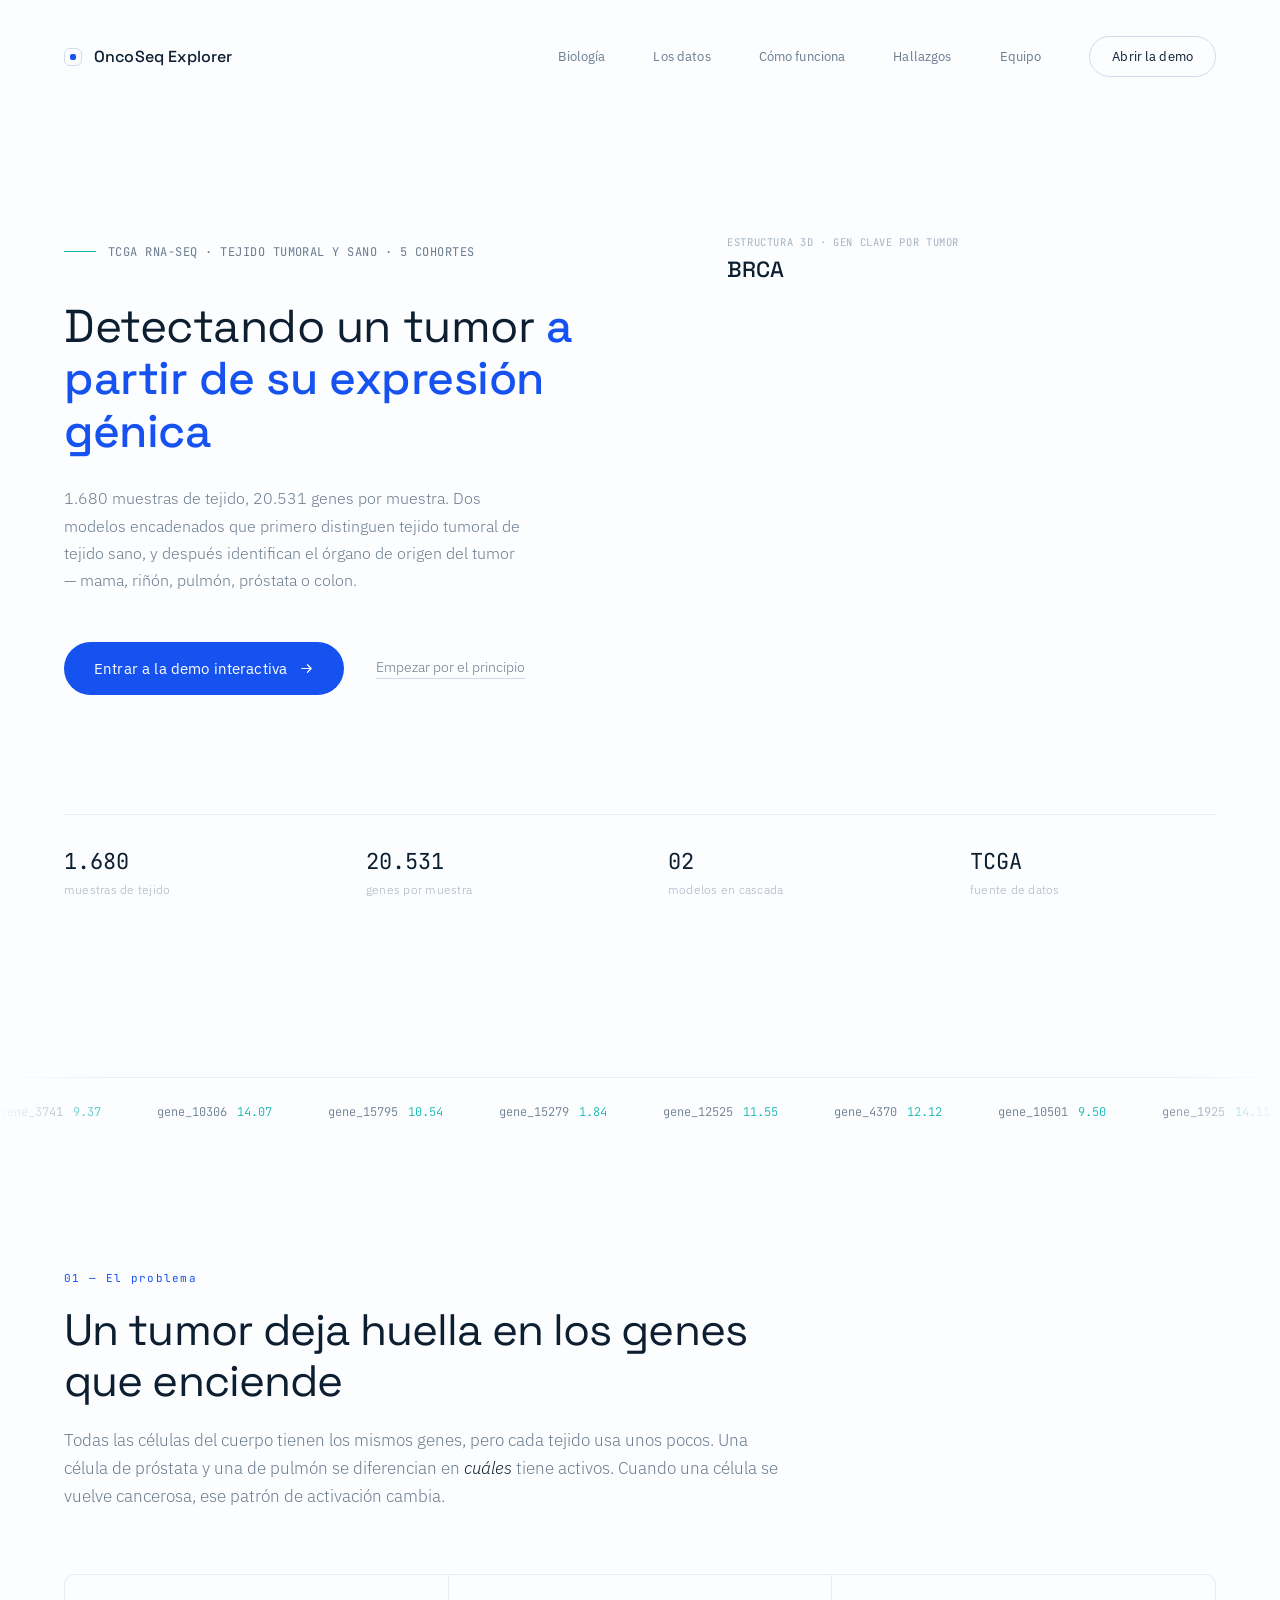
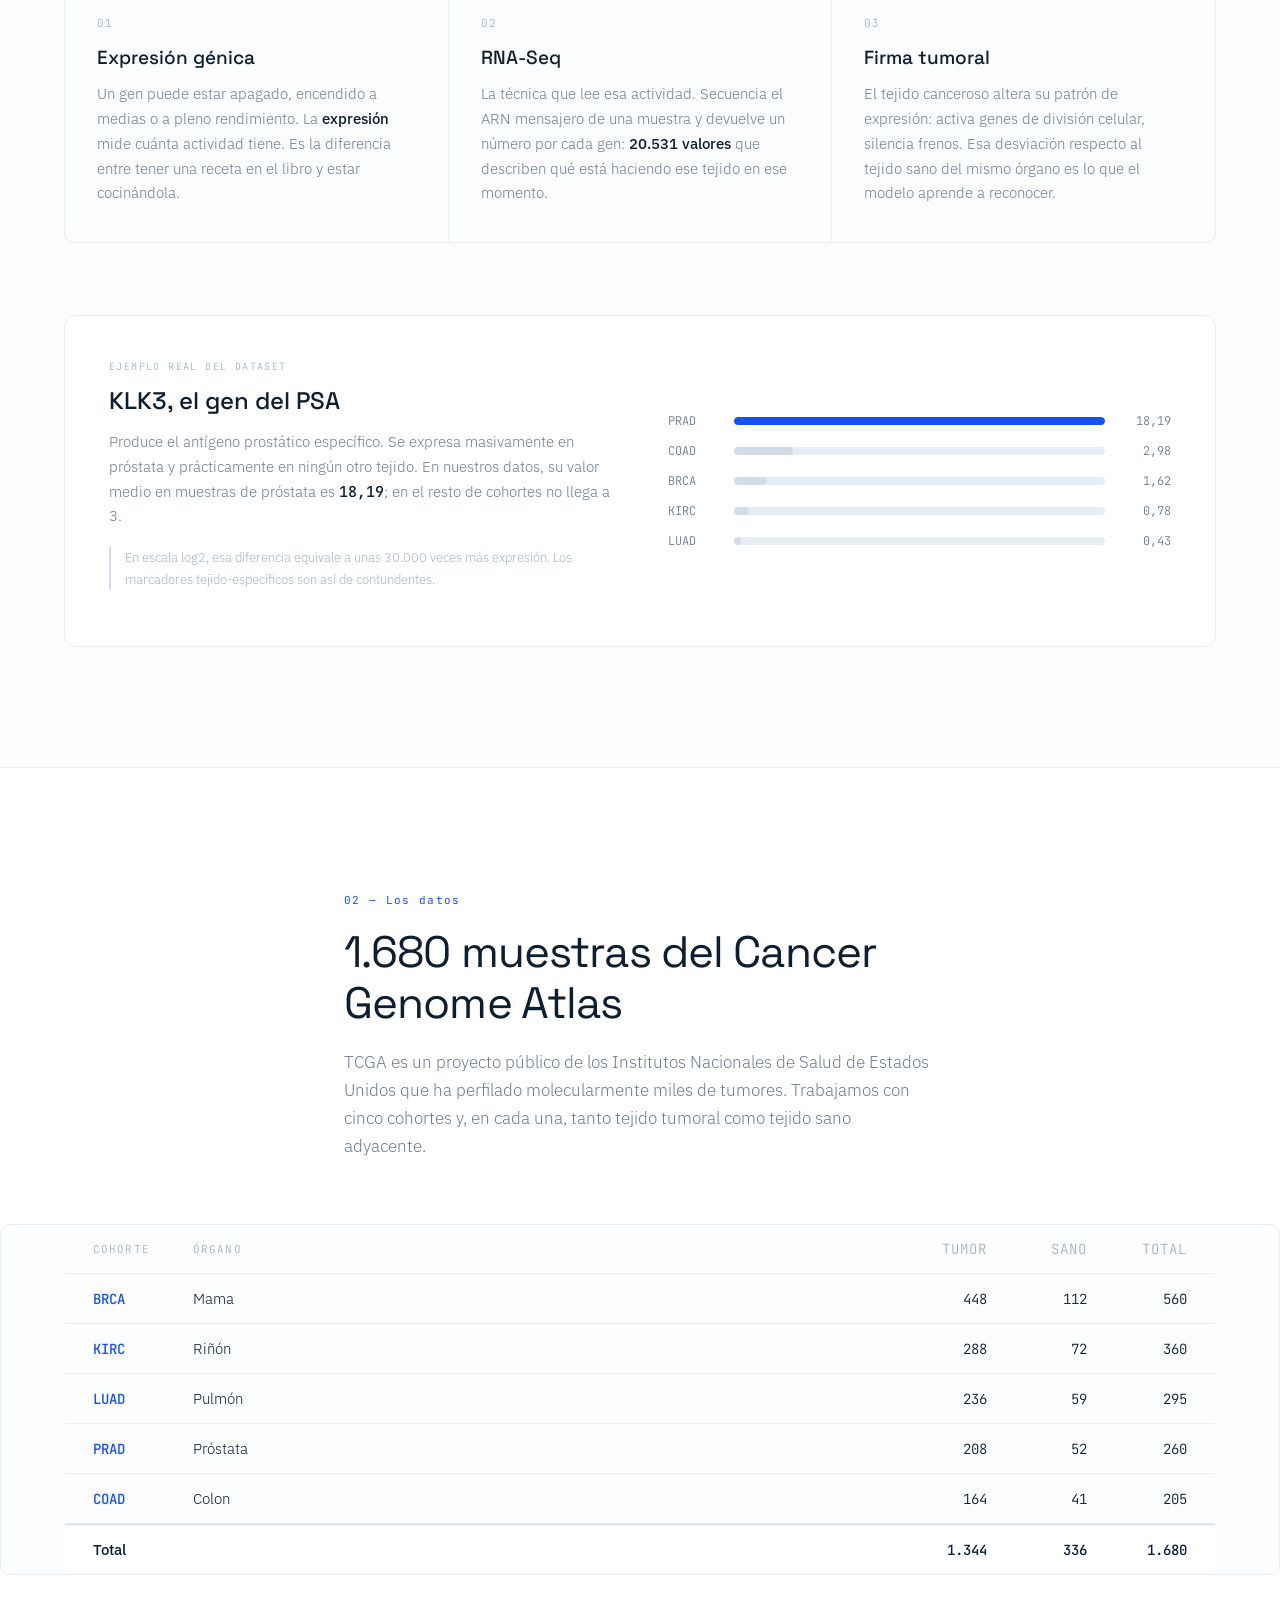
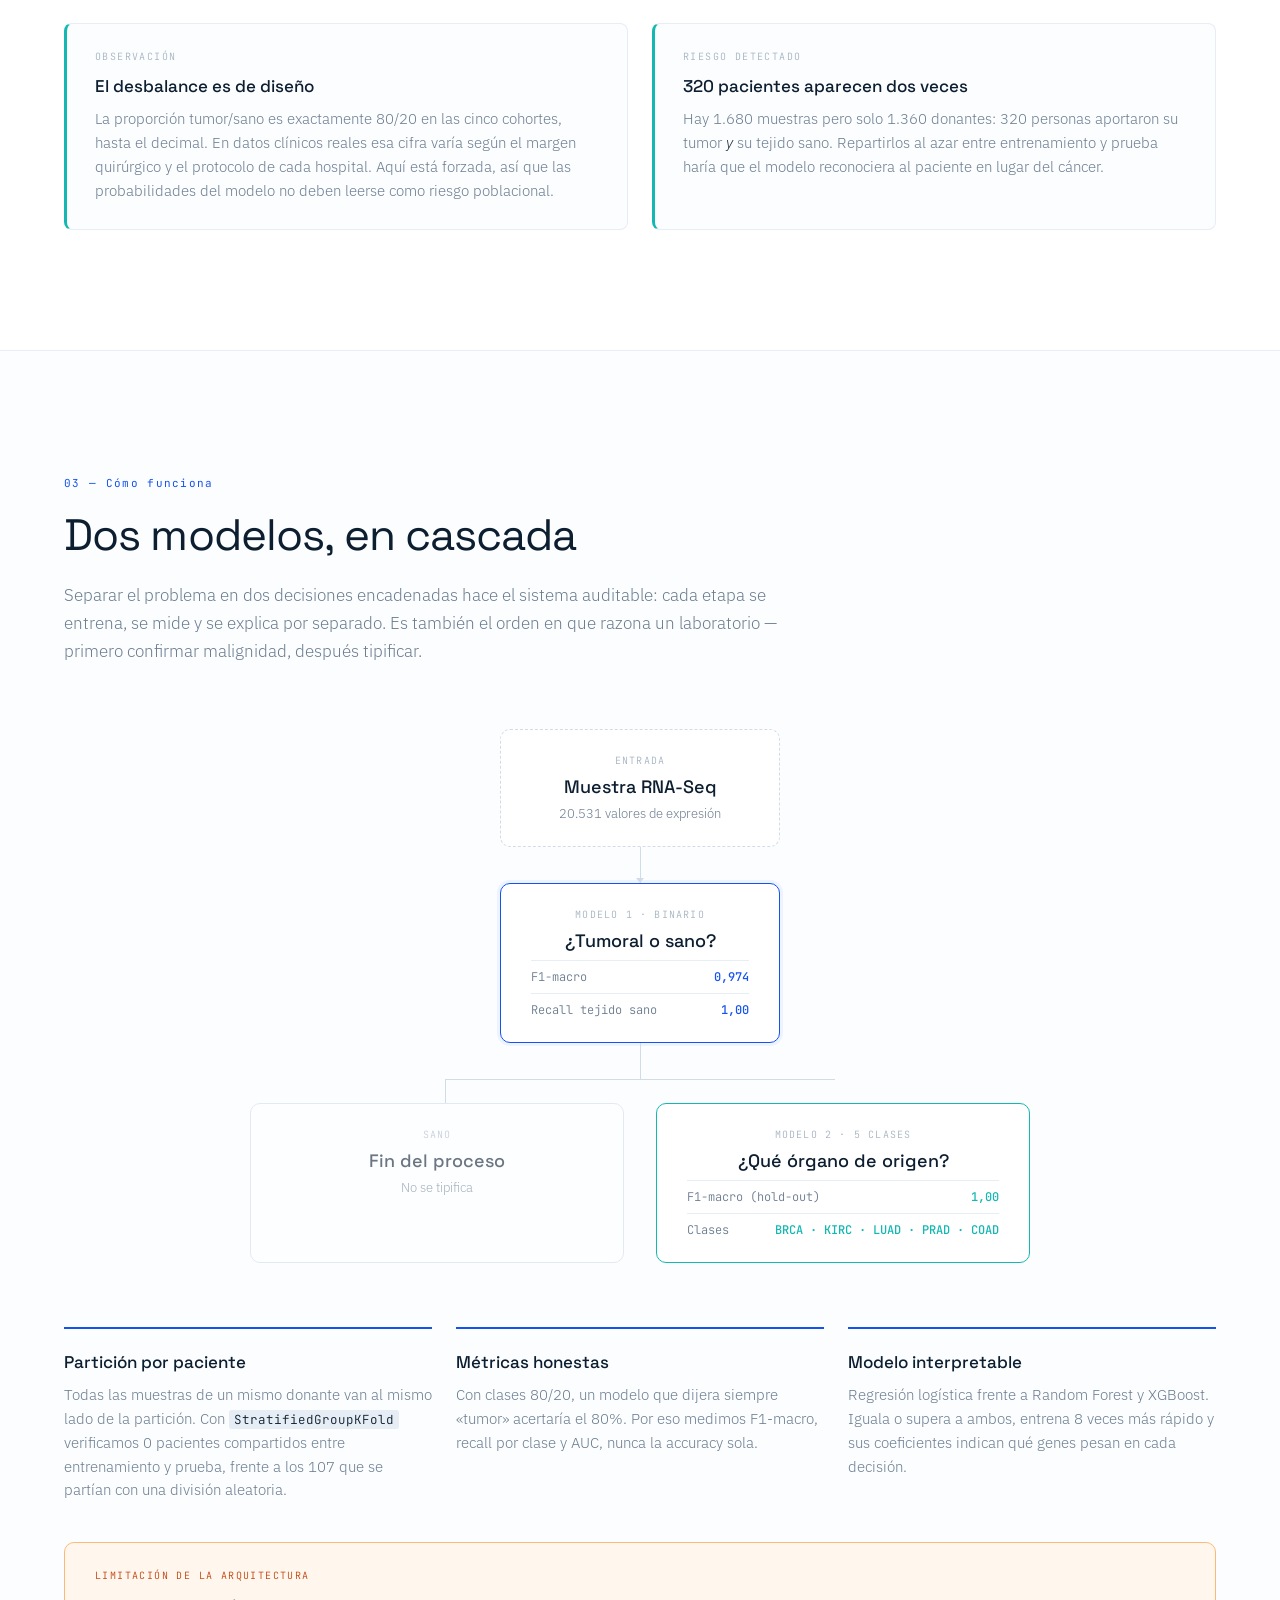
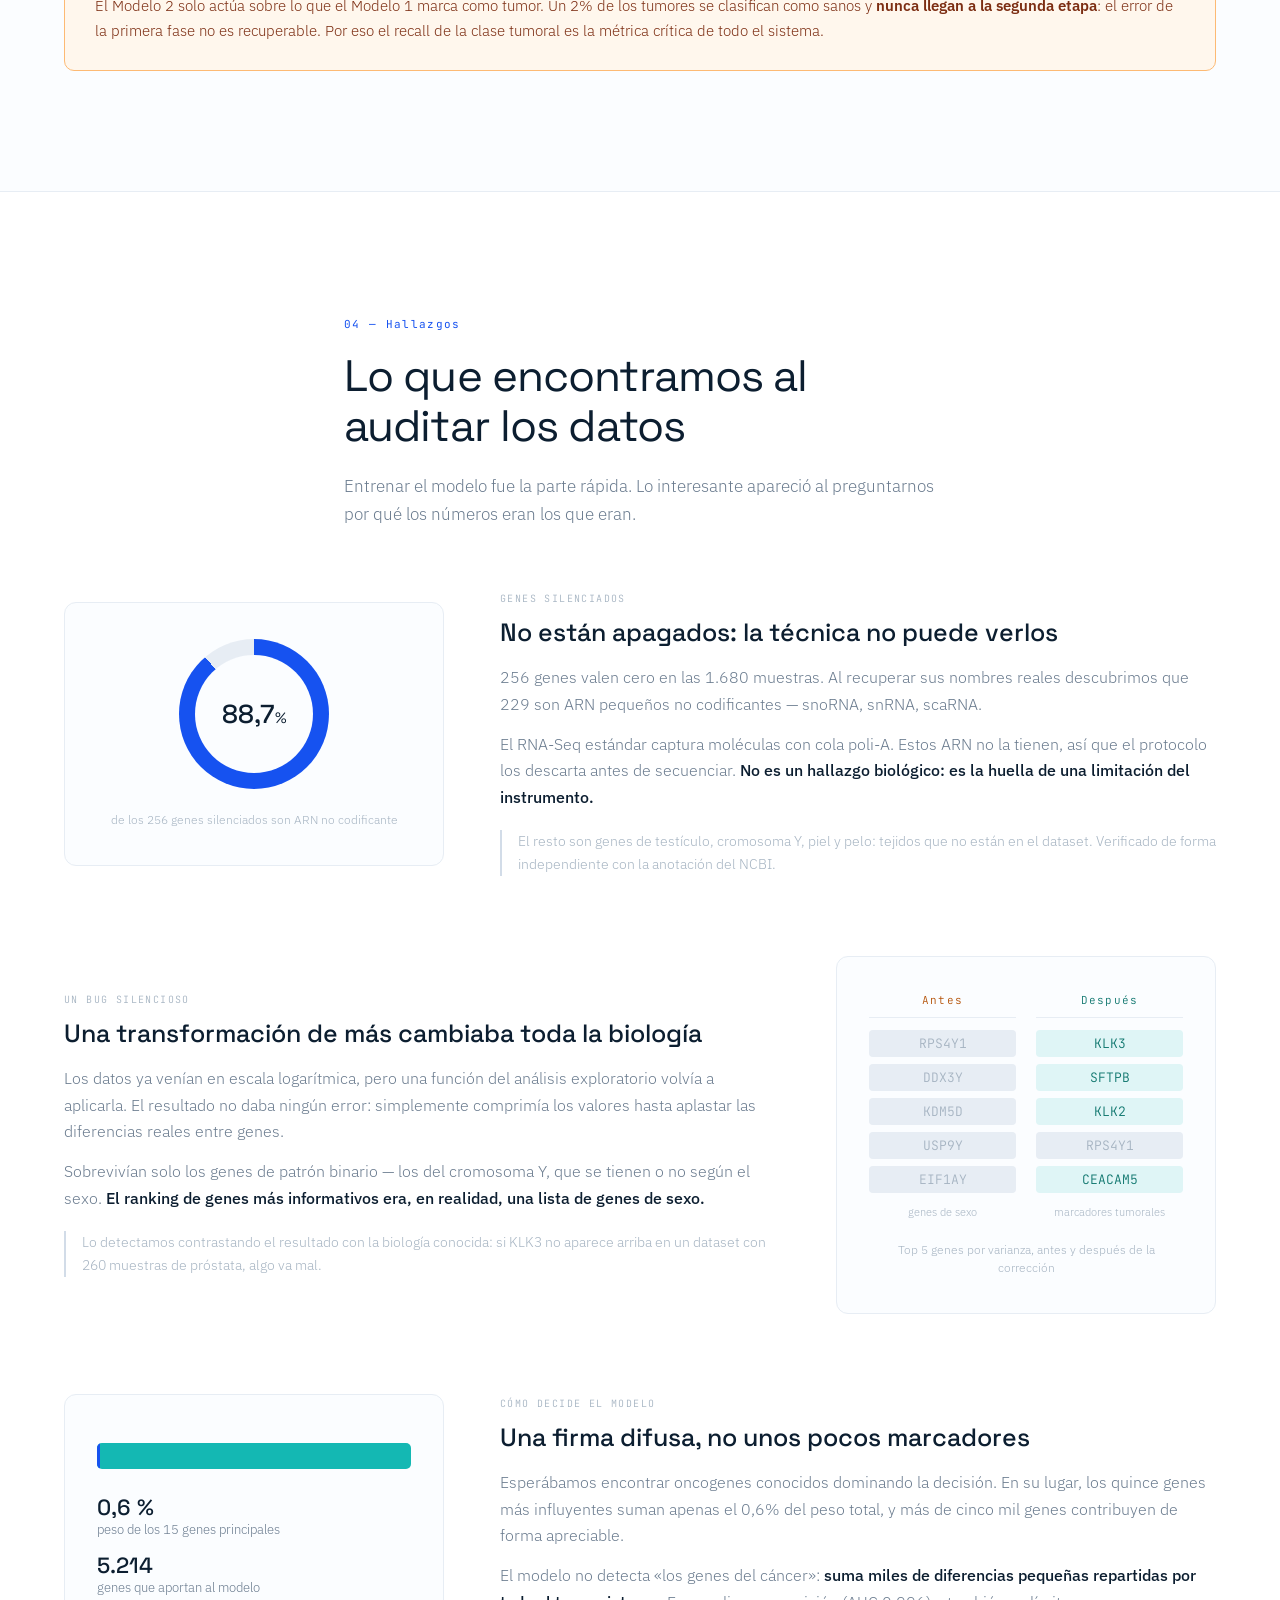
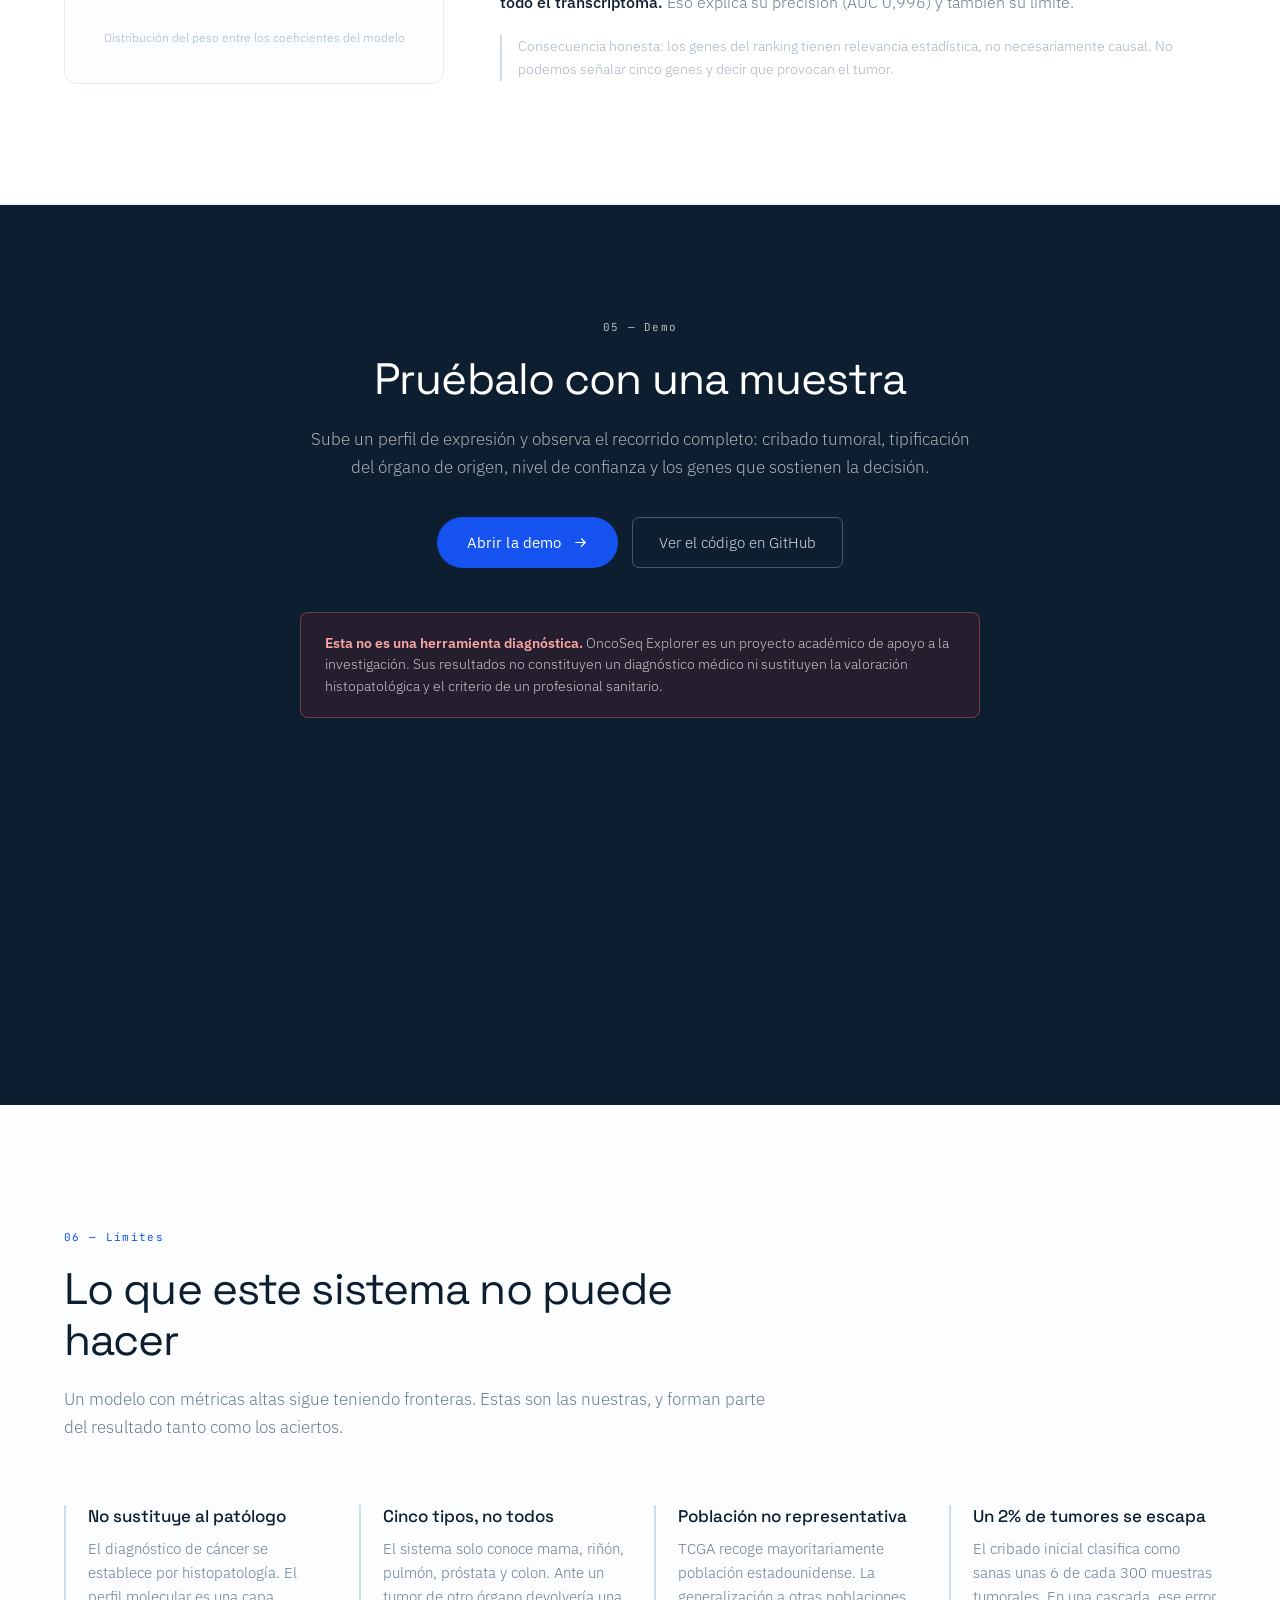
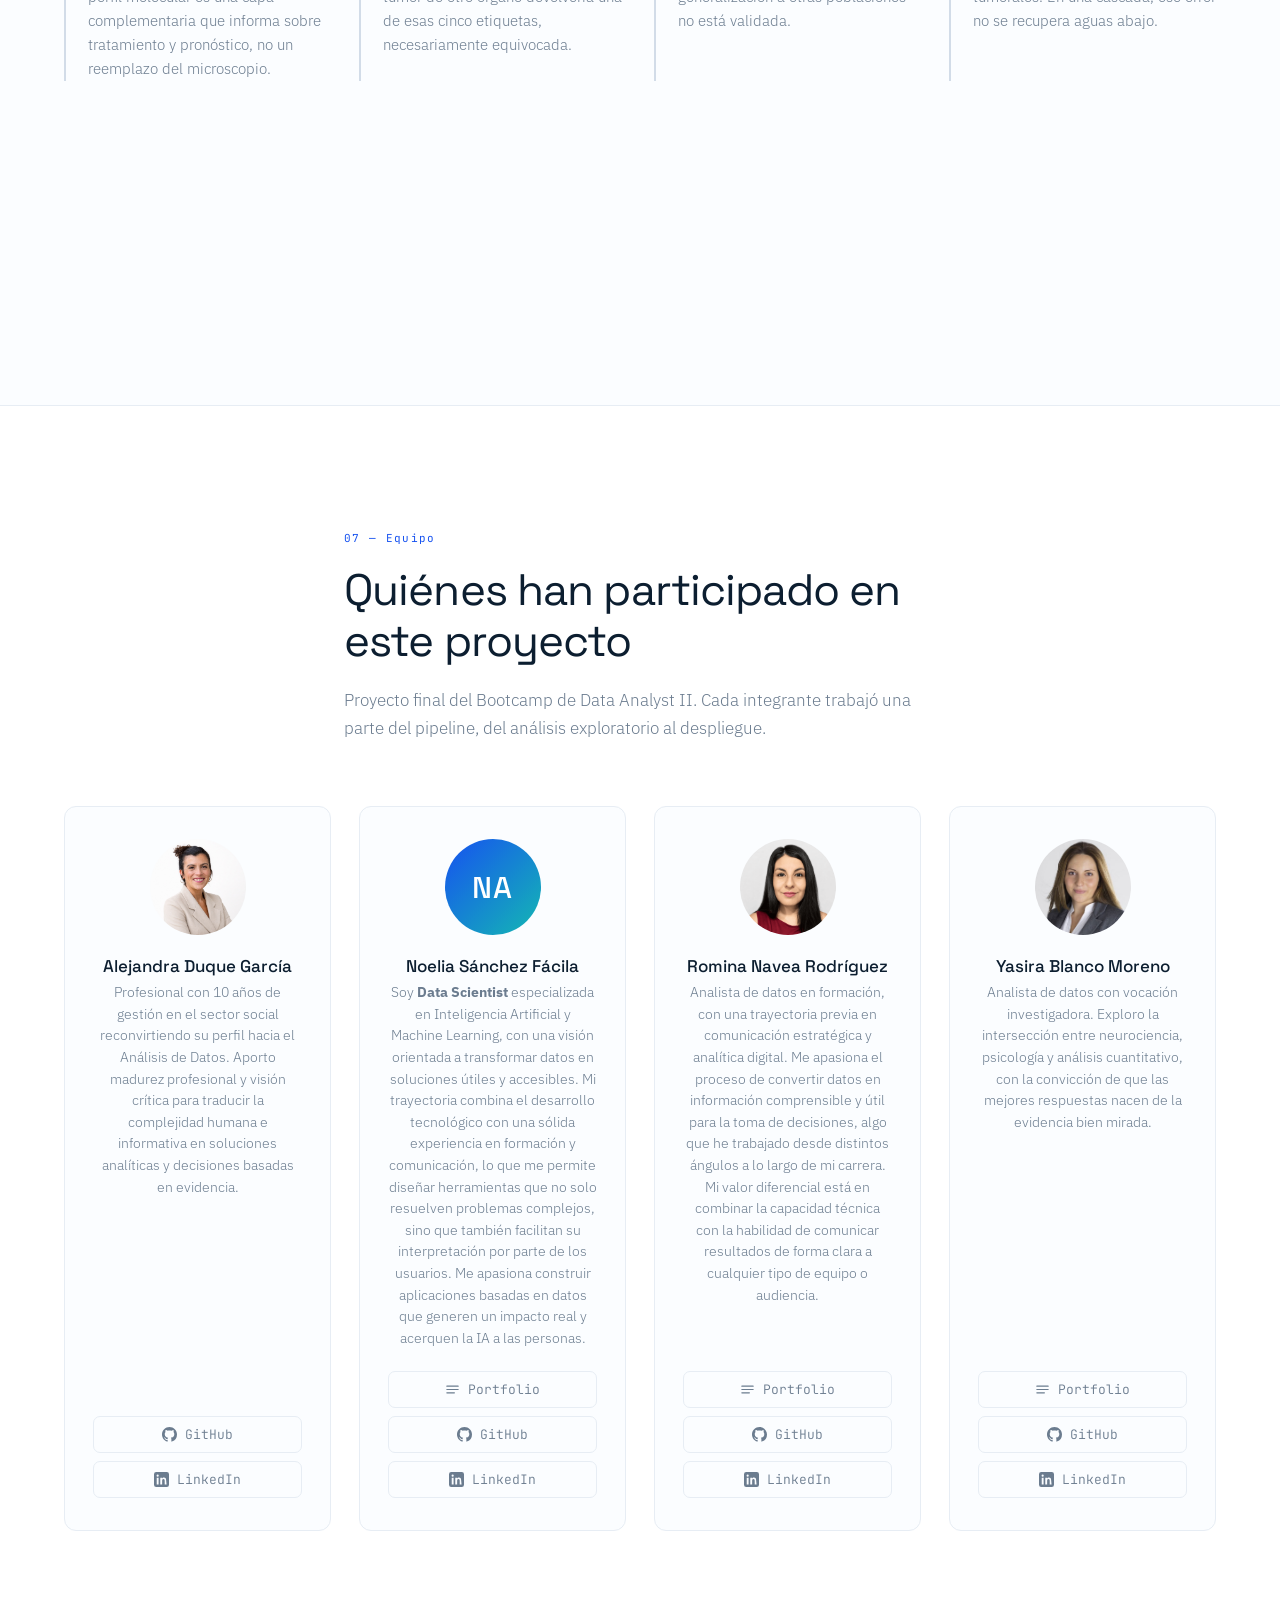
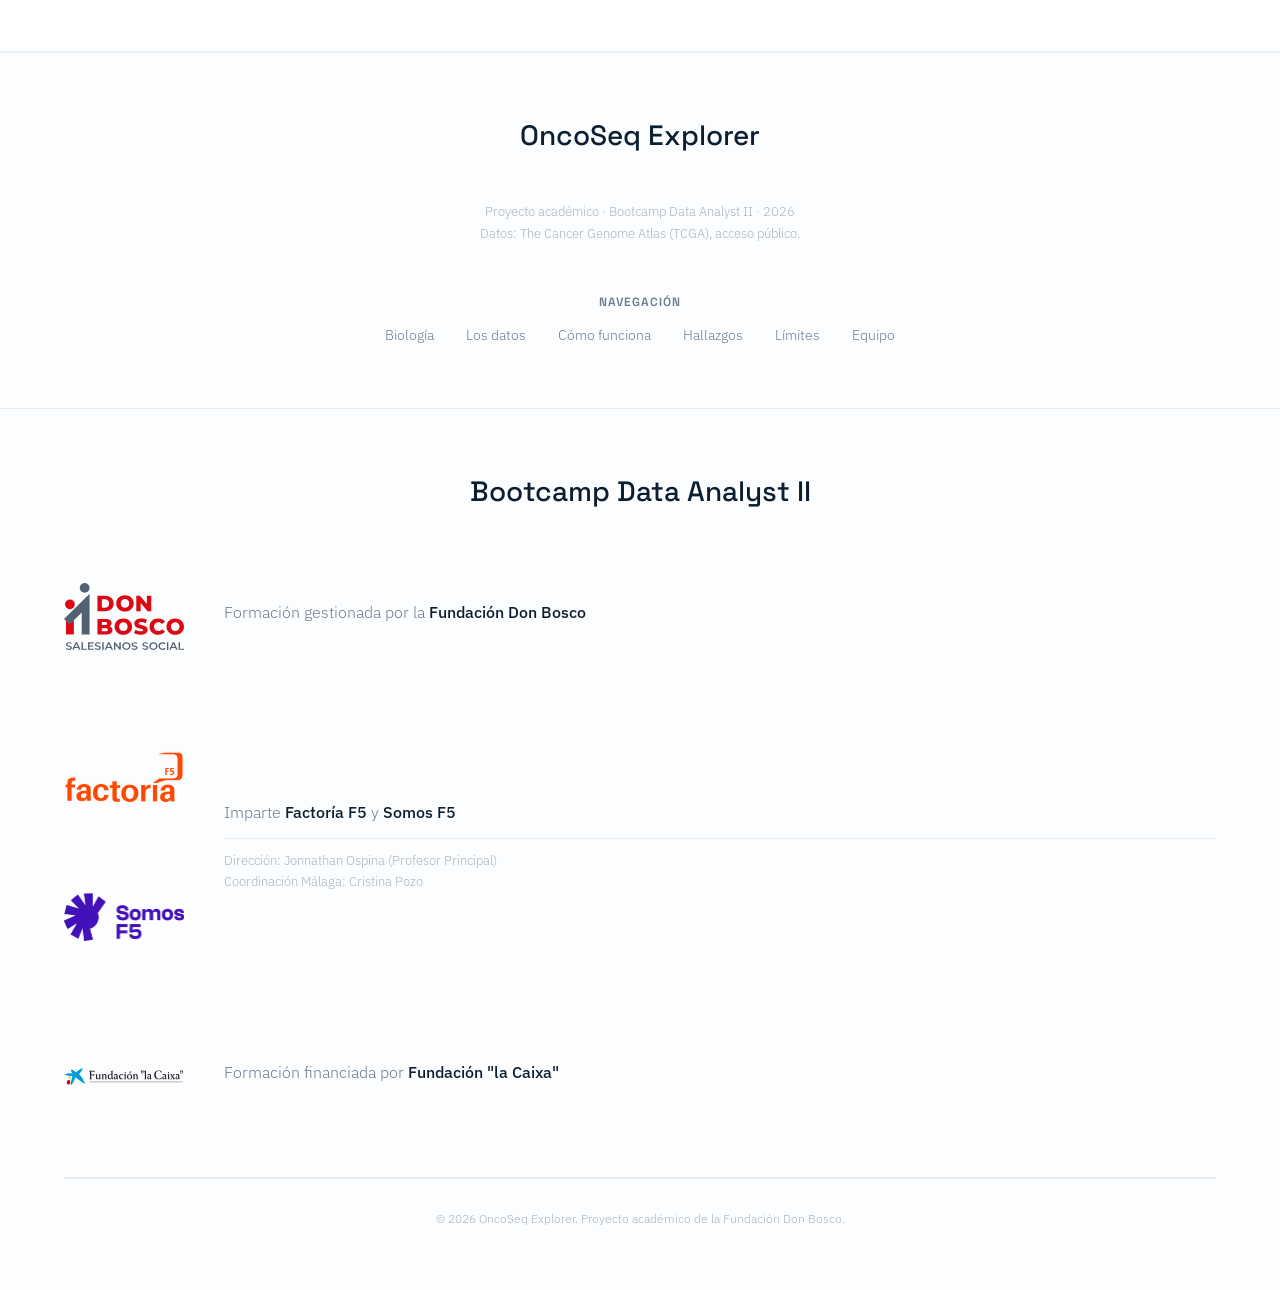
==== commit e766179a: "Agregar carpeta web con archivos actualizados" ====
--- a/web/index.html
+++ b/web/index.html
@@ -506,12 +506,12 @@
 
 
 <!-- ============================================================
-     EQUIPO — reemplaza tu <section id="equipo"> entera por esto
+     EQUIPO
      ============================================================ -->
 <section class="sec sec-alt" id="equipo">
   <div class="sec-head">
     <span class="sec-tag">07 — Equipo</span>
-    <h2>Quiénes lo hemos construido</h2>
+    <h2>Quiénes han participado en este proyecto</h2>
     <p class="sec-lead">
       Proyecto final del Bootcamp de Data Analyst II. Cada integrante trabajó una parte del
       pipeline, del análisis exploratorio al despliegue.
@@ -529,19 +529,18 @@
       <h4>Alejandra Duque García</h4>
       <!--<span class="member-role">Rol en el proyecto</span>-->
       <p class="member-bio">
-        Breve descripción profesional. Formación, especialidad y qué aportas al equipo.
-        Dos o tres líneas para darte valor.
+        Profesional con 10 años de gestión en el sector social reconvirtiendo su perfil hacia el Análisis de Datos. Aporto madurez profesional y visión crítica para traducir la complejidad humana e informativa en soluciones analíticas y decisiones basadas en evidencia.
       </p>
       <div class="member-links">
         <!--<a href="#" target="_blank" rel="noopener" aria-label="Portfolio">
           <svg viewBox="0 0 16 16" width="15" height="15" fill="none"><path d="M2 4.5h12M2 8h12M2 11.5h8" stroke="currentColor" stroke-width="1.3" stroke-linecap="round"/></svg>
           Portfolio
         </a>-->
-        <a href="#" target="_blank" rel="noopener" aria-label="GitHub">
+        <a href="https://github.com/ALEJANDRADG2612" target="_blank" rel="noopener" aria-label="GitHub">
           <svg viewBox="0 0 16 16" width="15" height="15" fill="currentColor"><path d="M8 0C3.58 0 0 3.58 0 8c0 3.54 2.29 6.53 5.47 7.59.4.07.55-.17.55-.38 0-.19-.01-.82-.01-1.49-2.01.37-2.53-.49-2.69-.94-.09-.23-.48-.94-.82-1.13-.28-.15-.68-.52-.01-.53.63-.01 1.08.58 1.23.82.72 1.21 1.87.87 2.33.66.07-.52.28-.87.51-1.07-1.78-.2-3.64-.89-3.64-3.95 0-.87.31-1.59.82-2.15-.08-.2-.36-1.02.08-2.12 0 0 .67-.21 2.2.82.64-.18 1.32-.27 2-.27.68 0 1.36.09 2 .27 1.53-1.04 2.2-.82 2.2-.82.44 1.1.16 1.92.08 2.12.51.56.82 1.27.82 2.15 0 3.07-1.87 3.75-3.65 3.95.29.25.54.73.54 1.48 0 1.07-.01 1.93-.01 2.2 0 .21.15.46.55.38A8.01 8.01 0 0016 8c0-4.42-3.58-8-8-8z"/></svg>
           GitHub
         </a>
-        <a href="#" target="_blank" rel="noopener" aria-label="LinkedIn">
+        <a href="https://www.linkedin.com/in/aduquegarcia" target="_blank" rel="noopener" aria-label="LinkedIn">
           <svg viewBox="0 0 16 16" width="15" height="15" fill="currentColor"><path d="M13.63 0H2.37A2.37 2.37 0 000 2.37v11.26A2.37 2.37 0 002.37 16h11.26A2.37 2.37 0 0016 13.63V2.37A2.37 2.37 0 0013.63 0zM4.9 13.4H2.9V6h2zM3.9 5.1a1.16 1.16 0 110-2.32 1.16 1.16 0 010 2.32zM13.4 13.4h-2V9.6c0-.9-.02-2.07-1.26-2.07-1.26 0-1.45.98-1.45 2v3.87h-2V6h1.92v.9h.03c.27-.5.92-1.04 1.9-1.04 2.03 0 2.4 1.34 2.4 3.07z"/></svg>
           LinkedIn
         </a>
@@ -577,12 +576,13 @@
     <!-- ---- Integrante 3 ---- -->
     <article class="member">
       <div class="member-photo">
-        <span class="photo-initials">NA</span>
+        <!--<span class="member-role">Rol en el proyecto</span>-->
+        <img src="assets/img/rominanavea.png" alt="">
       </div>
       <h4>Romina Navea Rodríguez</h4>
       <!--<span class="member-role">Rol en el proyecto</span>-->
       <p class="member-bio">
-        Breve descripción profesional. Formación, especialidad y qué aportas al equipo.
+        Analista de datos en formación, con una trayectoria previa en comunicación estratégica y analítica digital. Me apasiona el proceso de convertir datos en información comprensible y útil para la toma de decisiones, algo que he trabajado desde distintos ángulos a lo largo de mi carrera. Mi valor diferencial está en combinar la capacidad técnica con la habilidad de comunicar resultados de forma clara a cualquier tipo de equipo o audiencia.
       </p>
       <div class="member-links">
         <a href="https://rnavea-r.github.io/portafolio-romina-navea-rodriguez/" target="_blank" rel="noopener">
@@ -593,7 +593,7 @@
           <svg viewBox="0 0 16 16" width="15" height="15" fill="currentColor"><path d="M8 0C3.58 0 0 3.58 0 8c0 3.54 2.29 6.53 5.47 7.59.4.07.55-.17.55-.38 0-.19-.01-.82-.01-1.49-2.01.37-2.53-.49-2.69-.94-.09-.23-.48-.94-.82-1.13-.28-.15-.68-.52-.01-.53.63-.01 1.08.58 1.23.82.72 1.21 1.87.87 2.33.66.07-.52.28-.87.51-1.07-1.78-.2-3.64-.89-3.64-3.95 0-.87.31-1.59.82-2.15-.08-.2-.36-1.02.08-2.12 0 0 .67-.21 2.2.82.64-.18 1.32-.27 2-.27.68 0 1.36.09 2 .27 1.53-1.04 2.2-.82 2.2-.82.44 1.1.16 1.92.08 2.12.51.56.82 1.27.82 2.15 0 3.07-1.87 3.75-3.65 3.95.29.25.54.73.54 1.48 0 1.07-.01 1.93-.01 2.2 0 .21.15.46.55.38A8.01 8.01 0 0016 8c0-4.42-3.58-8-8-8z"/></svg>
           GitHub
         </a>
-        <a href="https://www.linkedin.com/in/romina-navearodriguez" target="_blank" rel="noopener">
+        <a href="https://www.linkedin.com/in/romina-navearod/" target="_blank" rel="noopener">
           <svg viewBox="0 0 16 16" width="15" height="15" fill="currentColor"><path d="M13.63 0H2.37A2.37 2.37 0 000 2.37v11.26A2.37 2.37 0 002.37 16h11.26A2.37 2.37 0 0016 13.63V2.37A2.37 2.37 0 0013.63 0zM4.9 13.4H2.9V6h2zM3.9 5.1a1.16 1.16 0 110-2.32 1.16 1.16 0 010 2.32zM13.4 13.4h-2V9.6c0-.9-.02-2.07-1.26-2.07-1.26 0-1.45.98-1.45 2v3.87h-2V6h1.92v.9h.03c.27-.5.92-1.04 1.9-1.04 2.03 0 2.4 1.34 2.4 3.07z"/></svg>
           LinkedIn
         </a>
@@ -604,7 +604,7 @@
     <article class="member">
       <div class="member-photo">
         <!--<span class="photo-initials">NA</span>-->
-        <img src="assets/img/carnetyasirablanco.jpg" alt="">
+        <img src="assets/img/carnetyasirablanco.JPG" alt="">
       </div>
       <h4>Yasira Blanco Moreno</h4>
       <!--<span class="member-role">Rol en el proyecto</span>-->
@@ -613,7 +613,7 @@
       <div class="member-links">
         <a href="https://cornerlab.me" target="_blank" rel="noopener">
           <svg viewBox="0 0 16 16" width="15" height="15" fill="none"><path d="M2 4.5h12M2 8h12M2 11.5h8" stroke="currentColor" stroke-width="1.3" stroke-linecap="round"/></svg>
-          cornerlab.me
+          Portfolio
         </a>
         <a href="https://github.com/Onmyblasi" target="_blank" rel="noopener">
           <svg viewBox="0 0 16 16" width="15" height="15" fill="currentColor"><path d="M8 0C3.58 0 0 3.58 0 8c0 3.54 2.29 6.53 5.47 7.59.4.07.55-.17.55-.38 0-.19-.01-.82-.01-1.49-2.01.37-2.53-.49-2.69-.94-.09-.23-.48-.94-.82-1.13-.28-.15-.68-.52-.01-.53.63-.01 1.08.58 1.23.82.72 1.21 1.87.87 2.33.66.07-.52.28-.87.51-1.07-1.78-.2-3.64-.89-3.64-3.95 0-.87.31-1.59.82-2.15-.08-.2-.36-1.02.08-2.12 0 0 .67-.21 2.2.82.64-.18 1.32-.27 2-.27.68 0 1.36.09 2 .27 1.53-1.04 2.2-.82 2.2-.82.44 1.1.16 1.92.08 2.12.51.56.82 1.27.82 2.15 0 3.07-1.87 3.75-3.65 3.95.29.25.54.73.54 1.48 0 1.07-.01 1.93-.01 2.2 0 .21.15.46.55.38A8.01 8.01 0 0016 8c0-4.42-3.58-8-8-8z"/></svg>
@@ -631,24 +631,98 @@
 
 
 <footer>
-  <div class="foot-inner">
-    <div class="foot-brand">
-      <div class="logo">
-        <div class="logo-mark"></div>
-        OncoSeq Explorer
-      </div>
-      <p class="foot-note">
+  <!-- SECCIÓN 1: OncoSeq Explorer + Navegación -->
+  <div class="foot-section-1">
+    <div class="foot-inner-section1">
+      
+      <!-- Título OncoSeq Explorer -->
+      <div class="foot-title-center">
+        <h3>OncoSeq Explorer</h3>
+      </div>
+
+      <!-- Descripción del proyecto -->
+      <p class="foot-description">
         Proyecto académico · Bootcamp Data Analyst II · 2026<br>
         Datos: The Cancer Genome Atlas (TCGA), acceso público.
       </p>
-    </div>
-    <div class="foot-links">
-      <a href="#biologia">Biología</a>
-      <a href="#datos">Los datos</a>
-      <a href="#metodo">Cómo funciona</a>
-      <a href="#hallazgos">Hallazgos</a>
-      <a href="#limitaciones">Límites</a>
-      <a href="#equipo">Equipo</a>
+
+      <!-- Navegación -->
+      <div class="foot-nav-section">
+        <h4 class="foot-section-title">Navegación</h4>
+        <div class="foot-nav-links">
+          <a href="#biologia">Biología</a>
+          <a href="#datos">Los datos</a>
+          <a href="#metodo">Cómo funciona</a>
+          <a href="#hallazgos">Hallazgos</a>
+          <a href="#limitaciones">Límites</a>
+          <a href="#equipo">Equipo</a>
+        </div>
+      </div>
+
+    </div>
+  </div>
+
+  <div class="foot-divider"></div>
+
+  <!-- SECCIÓN 2: Bootcamp Data Analyst II -->
+  <div class="foot-section-2">
+    
+    <!-- Título centrado del bootcamp -->
+    <div class="foot-title-center">
+      <h3>Bootcamp Data Analyst II</h3>
+    </div>
+
+    <!-- Bloque 1: Don Bosco -->
+    <div class="foot-institution">
+      <div class="inst-logo">
+        <img src="assets/img/logo-donbosco.svg" alt="Logo Fundación Don Bosco" loading="lazy">
+      </div>
+      <div class="inst-text">
+        <p class="inst-desc">
+          Formación gestionada por la <strong>Fundación Don Bosco</strong>
+        </p>
+      </div>
+    </div>
+
+    <!-- Bloque 2: Factoría F5 y Somos F5 -->
+    <div class="foot-institution">
+      <div class="inst-logos-stack">
+        <div class="inst-logo">
+          <img src="assets/img/logo-factoriaf5.png" alt="Logo Factoría F5" loading="lazy">
+        </div>
+        <div class="inst-logo">
+          <img src="assets/img/logo-somosf5.png" alt="Logo Somos F5" loading="lazy">
+        </div>
+      </div>
+      <div class="inst-text">
+        <p class="inst-desc">
+          Imparte <strong>Factoría F5</strong> y <strong>Somos F5</strong>
+        </p>
+        <p class="inst-credits">
+          Dirección: Jonnathan Ospina (Profesor Principal)<br>
+          Coordinación Málaga: Cristina Pozo
+        </p>
+      </div>
+    </div>
+
+    <!-- Bloque 3: La Caixa -->
+    <div class="foot-institution">
+      <div class="inst-logo">
+        <img src="assets/img/logo-lacaixa.svg" alt="Logo Fundación La Caixa" loading="lazy">
+      </div>
+      <div class="inst-text">
+        <p class="inst-desc">
+          Formación financiada por <strong>Fundación "la Caixa"</strong>
+        </p>
+      </div>
+    </div>
+
+    <div class="foot-divider"></div>
+
+    <div class="foot-bottom">
+      <p class="foot-copyright">
+        © 2026 OncoSeq Explorer. Proyecto académico de la Fundación Don Bosco.
+      </p>
     </div>
   </div>
 </footer>
--- a/web/assets/css/style.css
+++ b/web/assets/css/style.css
@@ -16,7 +16,10 @@
   }
 
   * { margin: 0; padding: 0; box-sizing: border-box; }
-  html { scroll-behavior: smooth; }
+  html { 
+    scroll-behavior: smooth;
+    scroll-snap-type: y mandatory;
+  }
 
   body {
     background: var(--bg);
@@ -25,6 +28,7 @@
     font-weight: 300;
     -webkit-font-smoothing: antialiased;
     overflow-x: hidden;
+    scroll-snap-type: y mandatory;
   }
 
   a { color: inherit; text-decoration: none; }
@@ -111,6 +115,9 @@
     max-width: 1360px;
     margin: 0 auto;
     padding: 100px 64px 0;
+    min-height: 100vh;
+    scroll-snap-align: start;
+    scroll-snap-stop: always;
   }
 
   @media (max-width: 720px) {
@@ -385,6 +392,9 @@
   max-width: 1360px;
   margin: 0 auto;
   padding: 120px 64px;
+  min-height: 100vh;
+  scroll-snap-align: start;
+  scroll-snap-stop: always;
 }
 
 .sec-alt {
@@ -393,6 +403,9 @@
   border-bottom: 1px solid var(--line);
   max-width: none;
   padding-left: 0;
+  min-height: 100vh;
+  scroll-snap-align: start;
+  scroll-snap-stop: always;
   padding-right: 0;
 }
 
@@ -951,6 +964,9 @@
   max-width: none;
   padding: 110px 64px;
   text-align: center;
+  min-height: 100vh;
+  scroll-snap-align: start;
+  scroll-snap-stop: always;
 }
 
 .demo-inner { max-width: 680px; margin: 0 auto; }
@@ -1190,34 +1206,217 @@
 
 footer {
   border-top: 1px solid var(--line);
-  padding: 56px 64px;
-}
-
-.foot-inner {
+  scroll-snap-align: start;
+}
+
+/* SECCIÓN 1 */
+.foot-section-1 {
+  padding: 64px;
+  background: var(--bg);
+}
+
+.foot-inner-section1 {
   max-width: 1360px;
   margin: 0 auto;
-  display: flex;
-  justify-content: space-between;
-  gap: 40px;
-  flex-wrap: wrap;
-}
-
-.foot-note {
+  text-align: center;
+}
+
+.foot-title-center h3 {
+  font-family: var(--font-display);
+  font-size: 28px;
+  font-weight: 500;
+  color: var(--ink);
+  margin-bottom: 16px;
+}
+
+.foot-description {
   font-size: 13px;
   line-height: 1.7;
   color: var(--ink-faint);
-  margin-top: 16px;
-}
-
-.foot-links { display: flex; gap: 26px; flex-wrap: wrap; align-items: flex-start; }
-
-.foot-links a {
+  margin-bottom: 48px;
+}
+
+.foot-nav-section {
+  display: flex;
+  flex-direction: column;
+  align-items: center;
+  gap: 16px;
+}
+
+.foot-section-title {
+  font-family: var(--font-display);
+  font-size: 12px;
+  font-weight: 600;
+  letter-spacing: 0.08em;
+  color: var(--ink-soft);
+  text-transform: uppercase;
+  margin: 0;
+}
+
+.foot-nav-links {
+  display: flex;
+  gap: 32px;
+  flex-wrap: wrap;
+  justify-content: center;
+}
+
+.foot-nav-links a {
   font-size: 13.5px;
   color: var(--ink-soft);
-  transition: color .2s;
-}
-
-.foot-links a:hover { color: var(--accent); }
+  transition: color 0.2s ease;
+}
+
+.foot-nav-links a:hover {
+  color: var(--accent);
+}
+
+.foot-divider {
+  max-width: 1360px;
+  margin: 0 auto;
+  height: 1px;
+  background: var(--line);
+}
+
+/* SECCIÓN 2 */
+.foot-section-2 {
+  padding: 64px;
+}
+
+.foot-title-center {
+  text-align: center;
+  margin-bottom: 48px;
+}
+
+/* Bloques de instituciones */
+.foot-institution {
+  max-width: 1360px;
+  margin: 0 auto 40px;
+  display: grid;
+  grid-template-columns: auto 1fr;
+  gap: 40px;
+  align-items: center;
+}
+
+.inst-logo {
+  width: 120px;
+  height: 120px;
+  display: flex;
+  align-items: center;
+  justify-content: center;
+  flex-shrink: 0;
+}
+
+.inst-logo img {
+  max-width: 100%;
+  max-height: 100%;
+  width: auto;
+  height: auto;
+  object-fit: contain;
+}
+
+.inst-logos-stack {
+  display: flex;
+  flex-direction: column;
+  gap: 20px;
+}
+
+.inst-logos-stack .inst-logo {
+  margin: 0;
+}
+
+.inst-desc {
+  font-size: 16px;
+  line-height: 1.6;
+  color: var(--ink-soft);
+  margin-bottom: 8px;
+}
+
+.inst-desc strong {
+  font-weight: 500;
+  color: var(--ink);
+}
+
+.inst-credits {
+  font-size: 13px;
+  line-height: 1.6;
+  color: var(--ink-faint);
+  margin-top: 12px;
+  padding-top: 12px;
+  border-top: 1px solid var(--line);
+}
+
+.inst-credits strong {
+  font-weight: 500;
+  color: var(--ink-soft);
+}
+
+.foot-bottom {
+  max-width: 1360px;
+  margin: 0 auto;
+  text-align: center;
+  padding-top: 32px;
+  border-top: 1px solid var(--line);
+}
+
+.foot-copyright {
+  font-size: 12px;
+  color: var(--ink-faint);
+}
+
+@media (max-width: 900px) {
+  .foot-section-1,
+  .foot-section-2 { 
+    padding: 48px 28px; 
+  }
+
+  .foot-nav-links {
+    gap: 20px;
+  }
+
+  .foot-institution {
+    grid-template-columns: auto 1fr;
+    gap: 28px;
+  }
+
+  .inst-logo {
+    width: 100px;
+    height: 100px;
+  }
+}
+
+@media (max-width: 600px) {
+  .foot-section-1,
+  .foot-section-2 { 
+    padding: 36px 20px; 
+  }
+
+  .foot-title-center h3 {
+    font-size: 22px;
+  }
+
+  .foot-nav-links {
+    gap: 12px;
+    font-size: 12px;
+  }
+
+  .foot-institution {
+    grid-template-columns: auto 1fr;
+    gap: 20px;
+  }
+
+  .inst-logo {
+    width: 80px;
+    height: 80px;
+  }
+
+  .inst-desc {
+    font-size: 14px;
+  }
+
+  .inst-credits {
+    font-size: 12px;
+  }
+}
 
 /* ---------- Responsive ---------- */
 
@@ -1255,4 +1454,4 @@
 .gene-example-text { min-width: 0; }
 .casc-input { border-style: dashed; }
 .ba-col { min-width: 0; }
-.foot-brand { max-width: 340px; }
+.foot-brand { max-width: 340px; }
